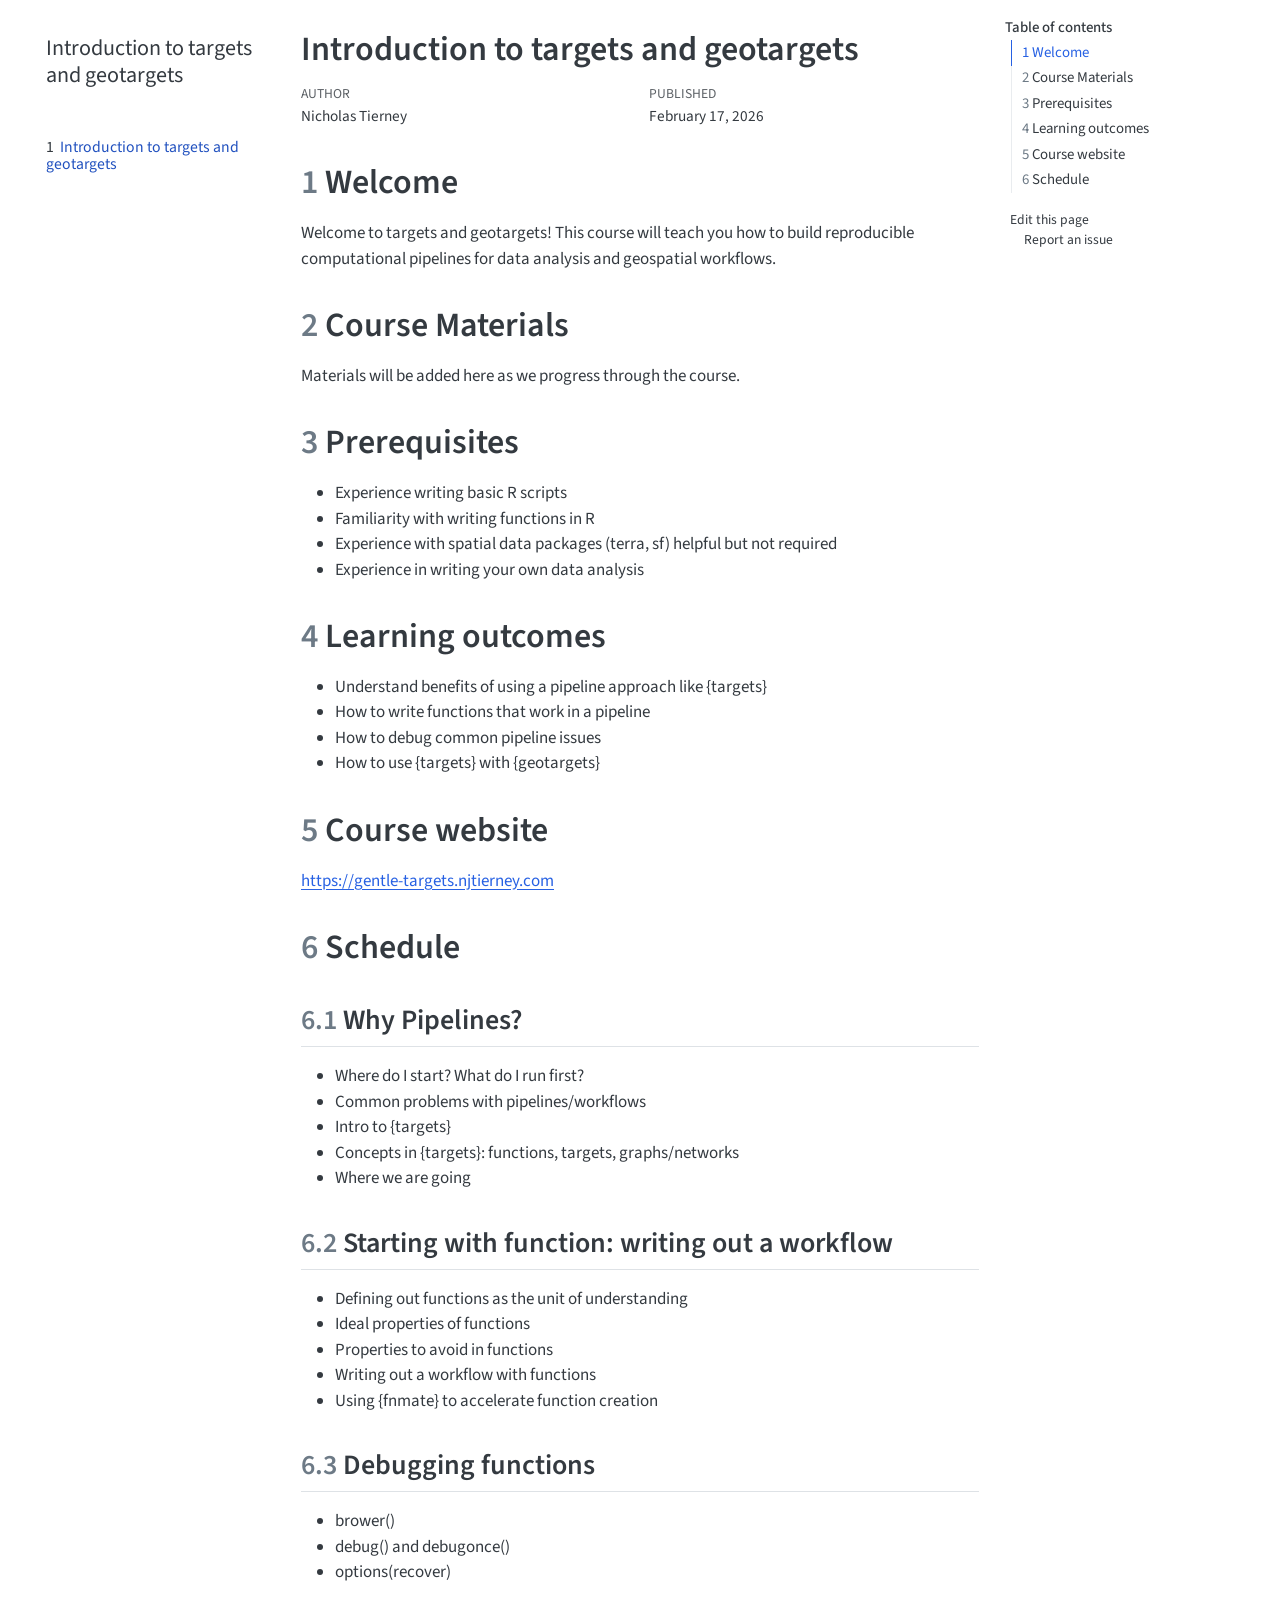
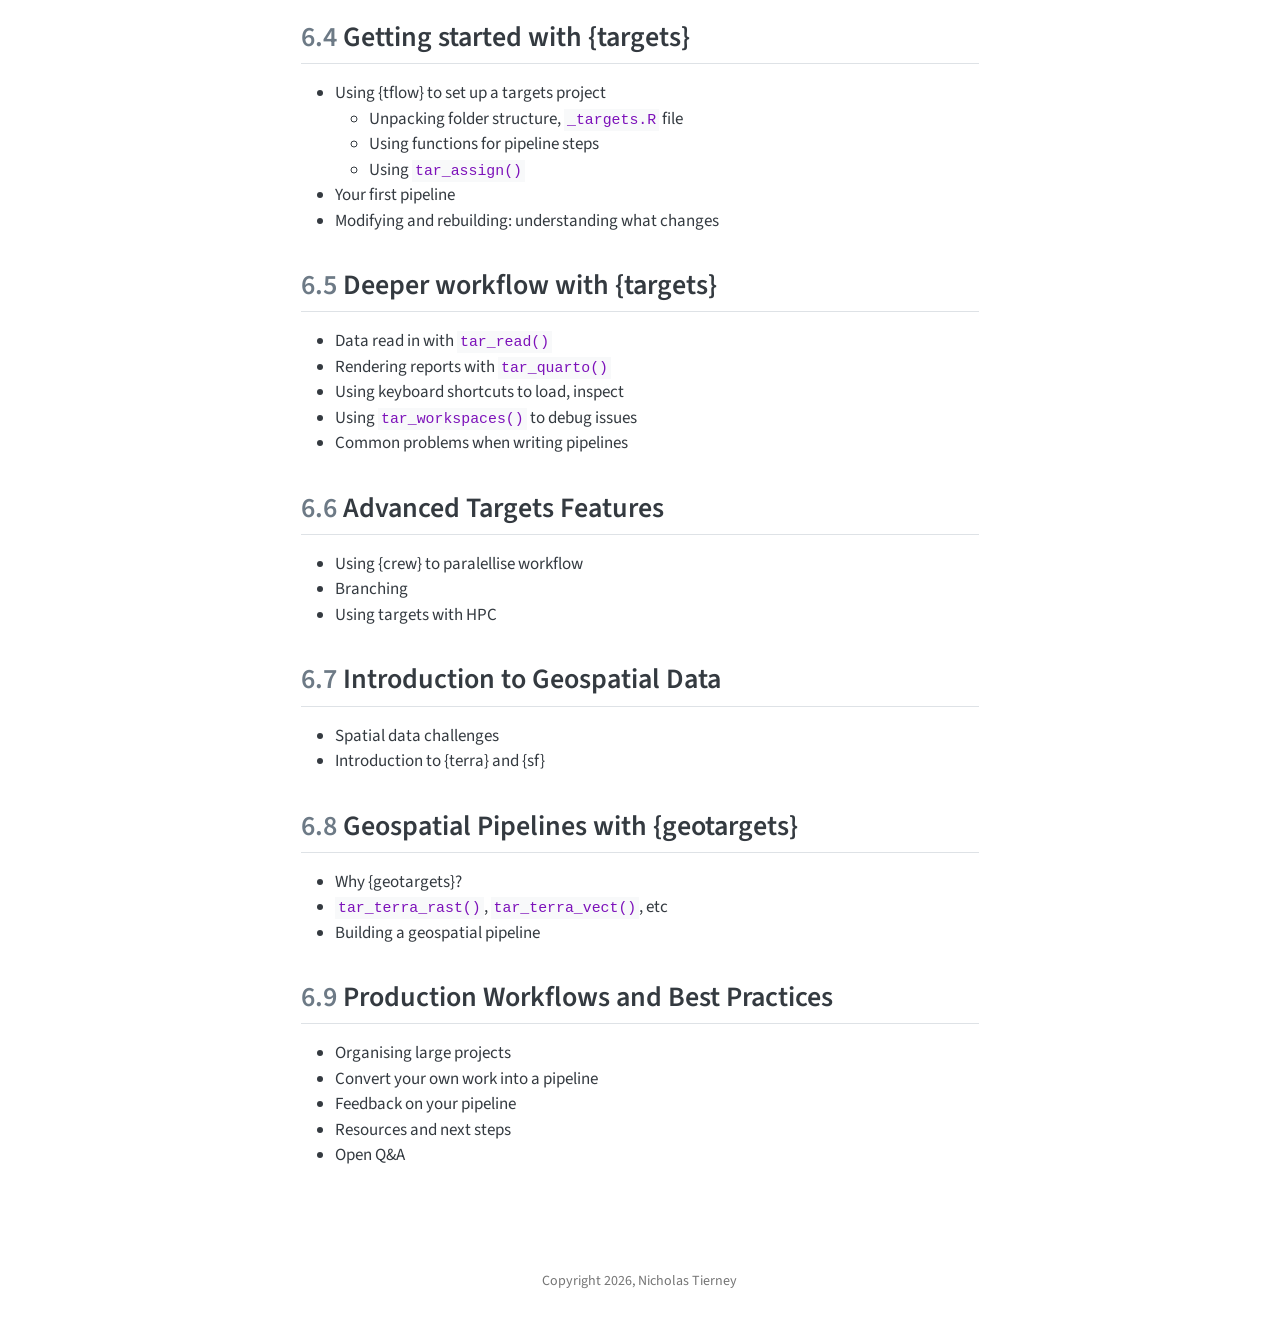
==== index.html @ 9e122fd4 "Built site for gh-pages" ====
<!DOCTYPE html>
<html xmlns="http://www.w3.org/1999/xhtml" lang="en" xml:lang="en"><head>

<meta charset="utf-8">
<meta name="generator" content="quarto-1.7.31">

<meta name="viewport" content="width=device-width, initial-scale=1.0, user-scalable=yes">

<meta name="author" content="Nicholas Tierney">
<meta name="dcterms.date" content="2026-02-17">

<title>Introduction to targets and geotargets</title>
<style>
code{white-space: pre-wrap;}
span.smallcaps{font-variant: small-caps;}
div.columns{display: flex; gap: min(4vw, 1.5em);}
div.column{flex: auto; overflow-x: auto;}
div.hanging-indent{margin-left: 1.5em; text-indent: -1.5em;}
ul.task-list{list-style: none;}
ul.task-list li input[type="checkbox"] {
  width: 0.8em;
  margin: 0 0.8em 0.2em -1em; /* quarto-specific, see https://github.com/quarto-dev/quarto-cli/issues/4556 */ 
  vertical-align: middle;
}
</style>


<script src="site_libs/quarto-nav/quarto-nav.js"></script>
<script src="site_libs/quarto-nav/headroom.min.js"></script>
<script src="site_libs/clipboard/clipboard.min.js"></script>
<script src="site_libs/quarto-search/autocomplete.umd.js"></script>
<script src="site_libs/quarto-search/fuse.min.js"></script>
<script src="site_libs/quarto-search/quarto-search.js"></script>
<meta name="quarto:offset" content="./">
<script src="site_libs/quarto-html/quarto.js" type="module"></script>
<script src="site_libs/quarto-html/tabsets/tabsets.js" type="module"></script>
<script src="site_libs/quarto-html/popper.min.js"></script>
<script src="site_libs/quarto-html/tippy.umd.min.js"></script>
<script src="site_libs/quarto-html/anchor.min.js"></script>
<link href="site_libs/quarto-html/tippy.css" rel="stylesheet">
<link href="site_libs/quarto-html/quarto-syntax-highlighting-e1a5c8363afafaef2c763b6775fbf3ca.css" rel="stylesheet" id="quarto-text-highlighting-styles">
<script src="site_libs/bootstrap/bootstrap.min.js"></script>
<link href="site_libs/bootstrap/bootstrap-icons.css" rel="stylesheet">
<link href="site_libs/bootstrap/bootstrap-1e81d527365e20b3495763033adbcf98.min.css" rel="stylesheet" append-hash="true" id="quarto-bootstrap" data-mode="light">
<script id="quarto-search-options" type="application/json">{
  "location": "sidebar",
  "copy-button": false,
  "collapse-after": 3,
  "panel-placement": "start",
  "type": "textbox",
  "limit": 50,
  "keyboard-shortcut": [
    "f",
    "/",
    "s"
  ],
  "show-item-context": false,
  "language": {
    "search-no-results-text": "No results",
    "search-matching-documents-text": "matching documents",
    "search-copy-link-title": "Copy link to search",
    "search-hide-matches-text": "Hide additional matches",
    "search-more-match-text": "more match in this document",
    "search-more-matches-text": "more matches in this document",
    "search-clear-button-title": "Clear",
    "search-text-placeholder": "",
    "search-detached-cancel-button-title": "Cancel",
    "search-submit-button-title": "Submit",
    "search-label": "Search"
  }
}</script>


</head>

<body class="nav-sidebar floating quarto-light">

<div id="quarto-search-results"></div>
  <header id="quarto-header" class="headroom fixed-top">
  <nav class="quarto-secondary-nav">
    <div class="container-fluid d-flex">
      <button type="button" class="quarto-btn-toggle btn" data-bs-toggle="collapse" role="button" data-bs-target=".quarto-sidebar-collapse-item" aria-controls="quarto-sidebar" aria-expanded="false" aria-label="Toggle sidebar navigation" onclick="if (window.quartoToggleHeadroom) { window.quartoToggleHeadroom(); }">
        <i class="bi bi-layout-text-sidebar-reverse"></i>
      </button>
        <nav class="quarto-page-breadcrumbs" aria-label="breadcrumb"><ol class="breadcrumb"><li class="breadcrumb-item"><a href="./index.html"><span class="chapter-number">1</span>&nbsp; <span class="chapter-title">Introduction to targets and geotargets</span></a></li></ol></nav>
        <a class="flex-grow-1" role="navigation" data-bs-toggle="collapse" data-bs-target=".quarto-sidebar-collapse-item" aria-controls="quarto-sidebar" aria-expanded="false" aria-label="Toggle sidebar navigation" onclick="if (window.quartoToggleHeadroom) { window.quartoToggleHeadroom(); }">      
        </a>
      <button type="button" class="btn quarto-search-button" aria-label="Search" onclick="window.quartoOpenSearch();">
        <i class="bi bi-search"></i>
      </button>
    </div>
  </nav>
</header>
<!-- content -->
<div id="quarto-content" class="quarto-container page-columns page-rows-contents page-layout-article">
<!-- sidebar -->
  <nav id="quarto-sidebar" class="sidebar collapse collapse-horizontal quarto-sidebar-collapse-item sidebar-navigation floating overflow-auto">
    <div class="pt-lg-2 mt-2 text-left sidebar-header">
    <div class="sidebar-title mb-0 py-0">
      <a href="./">Introduction to targets and geotargets</a> 
        <div class="sidebar-tools-main">
    <a href="https://https://github.com/njtierney/gentletargets" title="Source Code" class="quarto-navigation-tool px-1" aria-label="Source Code"><i class="bi bi-github"></i></a>
</div>
    </div>
      </div>
        <div class="mt-2 flex-shrink-0 align-items-center">
        <div class="sidebar-search">
        <div id="quarto-search" class="" title="Search"></div>
        </div>
        </div>
    <div class="sidebar-menu-container"> 
    <ul class="list-unstyled mt-1">
        <li class="sidebar-item">
  <div class="sidebar-item-container"> 
  <a href="./index.html" class="sidebar-item-text sidebar-link active">
 <span class="menu-text"><span class="chapter-number">1</span>&nbsp; <span class="chapter-title">Introduction to targets and geotargets</span></span></a>
  </div>
</li>
    </ul>
    </div>
</nav>
<div id="quarto-sidebar-glass" class="quarto-sidebar-collapse-item" data-bs-toggle="collapse" data-bs-target=".quarto-sidebar-collapse-item"></div>
<!-- margin-sidebar -->
    <div id="quarto-margin-sidebar" class="sidebar margin-sidebar">
        <nav id="TOC" role="doc-toc" class="toc-active">
    <h2 id="toc-title">Table of contents</h2>
   
  <ul>
  <li><a href="#welcome" id="toc-welcome" class="nav-link active" data-scroll-target="#welcome"><span class="header-section-number">1</span> Welcome</a></li>
  <li><a href="#course-materials" id="toc-course-materials" class="nav-link" data-scroll-target="#course-materials"><span class="header-section-number">2</span> Course Materials</a></li>
  <li><a href="#prerequisites" id="toc-prerequisites" class="nav-link" data-scroll-target="#prerequisites"><span class="header-section-number">3</span> Prerequisites</a></li>
  <li><a href="#learning-outcomes" id="toc-learning-outcomes" class="nav-link" data-scroll-target="#learning-outcomes"><span class="header-section-number">4</span> Learning outcomes</a></li>
  <li><a href="#course-website" id="toc-course-website" class="nav-link" data-scroll-target="#course-website"><span class="header-section-number">5</span> Course website</a></li>
  <li><a href="#schedule" id="toc-schedule" class="nav-link" data-scroll-target="#schedule"><span class="header-section-number">6</span> Schedule</a>
  <ul class="collapse">
  <li><a href="#why-pipelines" id="toc-why-pipelines" class="nav-link" data-scroll-target="#why-pipelines"><span class="header-section-number">6.1</span> Why Pipelines?</a></li>
  <li><a href="#starting-with-function-writing-out-a-workflow" id="toc-starting-with-function-writing-out-a-workflow" class="nav-link" data-scroll-target="#starting-with-function-writing-out-a-workflow"><span class="header-section-number">6.2</span> Starting with function: writing out a workflow</a></li>
  <li><a href="#debugging-functions" id="toc-debugging-functions" class="nav-link" data-scroll-target="#debugging-functions"><span class="header-section-number">6.3</span> Debugging functions</a></li>
  <li><a href="#getting-started-with-targets" id="toc-getting-started-with-targets" class="nav-link" data-scroll-target="#getting-started-with-targets"><span class="header-section-number">6.4</span> Getting started with {targets}</a></li>
  <li><a href="#deeper-workflow-with-targets" id="toc-deeper-workflow-with-targets" class="nav-link" data-scroll-target="#deeper-workflow-with-targets"><span class="header-section-number">6.5</span> Deeper workflow with {targets}</a></li>
  <li><a href="#advanced-targets-features" id="toc-advanced-targets-features" class="nav-link" data-scroll-target="#advanced-targets-features"><span class="header-section-number">6.6</span> Advanced Targets Features</a></li>
  <li><a href="#introduction-to-geospatial-data" id="toc-introduction-to-geospatial-data" class="nav-link" data-scroll-target="#introduction-to-geospatial-data"><span class="header-section-number">6.7</span> Introduction to Geospatial Data</a></li>
  <li><a href="#geospatial-pipelines-with-geotargets" id="toc-geospatial-pipelines-with-geotargets" class="nav-link" data-scroll-target="#geospatial-pipelines-with-geotargets"><span class="header-section-number">6.8</span> Geospatial Pipelines with {geotargets}</a></li>
  <li><a href="#production-workflows-and-best-practices" id="toc-production-workflows-and-best-practices" class="nav-link" data-scroll-target="#production-workflows-and-best-practices"><span class="header-section-number">6.9</span> Production Workflows and Best Practices</a></li>
  </ul></li>
  </ul>
<div class="toc-actions"><ul><li><a href="https://https://github.com/njtierney/gentletargets/edit/main/index.qmd" class="toc-action"><i class="bi bi-github"></i>Edit this page</a></li><li><a href="https://https://github.com/njtierney/gentletargets/issues/new" class="toc-action"><i class="bi empty"></i>Report an issue</a></li></ul></div></nav>
    </div>
<!-- main -->
<main class="content" id="quarto-document-content">

<header id="title-block-header" class="quarto-title-block default">
<div class="quarto-title">
<h1 class="title">Introduction to targets and geotargets</h1>
</div>



<div class="quarto-title-meta">

    <div>
    <div class="quarto-title-meta-heading">Author</div>
    <div class="quarto-title-meta-contents">
             <p>Nicholas Tierney </p>
          </div>
  </div>
    
    <div>
    <div class="quarto-title-meta-heading">Published</div>
    <div class="quarto-title-meta-contents">
      <p class="date">February 17, 2026</p>
    </div>
  </div>
  
    
  </div>
  


</header>


<section id="welcome" class="level1" data-number="1">
<h1 data-number="1"><span class="header-section-number">1</span> Welcome</h1>
<p>Welcome to targets and geotargets! This course will teach you how to build reproducible computational pipelines for data analysis and geospatial workflows.</p>
</section>
<section id="course-materials" class="level1" data-number="2">
<h1 data-number="2"><span class="header-section-number">2</span> Course Materials</h1>
<p>Materials will be added here as we progress through the course.</p>
</section>
<section id="prerequisites" class="level1" data-number="3">
<h1 data-number="3"><span class="header-section-number">3</span> Prerequisites</h1>
<ul>
<li>Experience writing basic R scripts</li>
<li>Familiarity with writing functions in R</li>
<li>Experience with spatial data packages (terra, sf) helpful but not required</li>
<li>Experience in writing your own data analysis</li>
</ul>
</section>
<section id="learning-outcomes" class="level1" data-number="4">
<h1 data-number="4"><span class="header-section-number">4</span> Learning outcomes</h1>
<ul>
<li>Understand benefits of using a pipeline approach like {targets}</li>
<li>How to write functions that work in a pipeline</li>
<li>How to debug common pipeline issues</li>
<li>How to use {targets} with {geotargets}</li>
</ul>
</section>
<section id="course-website" class="level1" data-number="5">
<h1 data-number="5"><span class="header-section-number">5</span> Course website</h1>
<p><a href="https://gentle-targets.njtierney.com" class="uri">https://gentle-targets.njtierney.com</a></p>
</section>
<section id="schedule" class="level1" data-number="6">
<h1 data-number="6"><span class="header-section-number">6</span> Schedule</h1>
<section id="why-pipelines" class="level2" data-number="6.1">
<h2 data-number="6.1" class="anchored" data-anchor-id="why-pipelines"><span class="header-section-number">6.1</span> Why Pipelines?</h2>
<ul>
<li>Where do I start? What do I run first?</li>
<li>Common problems with pipelines/workflows</li>
<li>Intro to {targets}</li>
<li>Concepts in {targets}: functions, targets, graphs/networks</li>
<li>Where we are going</li>
</ul>
</section>
<section id="starting-with-function-writing-out-a-workflow" class="level2" data-number="6.2">
<h2 data-number="6.2" class="anchored" data-anchor-id="starting-with-function-writing-out-a-workflow"><span class="header-section-number">6.2</span> Starting with function: writing out a workflow</h2>
<ul>
<li>Defining out functions as the unit of understanding</li>
<li>Ideal properties of functions</li>
<li>Properties to avoid in functions</li>
<li>Writing out a workflow with functions</li>
<li>Using {fnmate} to accelerate function creation</li>
</ul>
</section>
<section id="debugging-functions" class="level2" data-number="6.3">
<h2 data-number="6.3" class="anchored" data-anchor-id="debugging-functions"><span class="header-section-number">6.3</span> Debugging functions</h2>
<ul>
<li>brower()</li>
<li>debug() and debugonce()</li>
<li>options(recover)</li>
</ul>
</section>
<section id="getting-started-with-targets" class="level2" data-number="6.4">
<h2 data-number="6.4" class="anchored" data-anchor-id="getting-started-with-targets"><span class="header-section-number">6.4</span> Getting started with {targets}</h2>
<ul>
<li>Using {tflow} to set up a targets project
<ul>
<li>Unpacking folder structure, <code>_targets.R</code> file</li>
<li>Using functions for pipeline steps</li>
<li>Using <code>tar_assign()</code></li>
</ul></li>
<li>Your first pipeline</li>
<li>Modifying and rebuilding: understanding what changes</li>
</ul>
</section>
<section id="deeper-workflow-with-targets" class="level2" data-number="6.5">
<h2 data-number="6.5" class="anchored" data-anchor-id="deeper-workflow-with-targets"><span class="header-section-number">6.5</span> Deeper workflow with {targets}</h2>
<ul>
<li>Data read in with <code>tar_read()</code></li>
<li>Rendering reports with <code>tar_quarto()</code></li>
<li>Using keyboard shortcuts to load, inspect</li>
<li>Using <code>tar_workspaces()</code> to debug issues</li>
<li>Common problems when writing pipelines</li>
</ul>
</section>
<section id="advanced-targets-features" class="level2" data-number="6.6">
<h2 data-number="6.6" class="anchored" data-anchor-id="advanced-targets-features"><span class="header-section-number">6.6</span> Advanced Targets Features</h2>
<ul>
<li>Using {crew} to paralellise workflow</li>
<li>Branching</li>
<li>Using targets with HPC</li>
</ul>
</section>
<section id="introduction-to-geospatial-data" class="level2" data-number="6.7">
<h2 data-number="6.7" class="anchored" data-anchor-id="introduction-to-geospatial-data"><span class="header-section-number">6.7</span> Introduction to Geospatial Data</h2>
<ul>
<li>Spatial data challenges</li>
<li>Introduction to {terra} and {sf}</li>
</ul>
</section>
<section id="geospatial-pipelines-with-geotargets" class="level2" data-number="6.8">
<h2 data-number="6.8" class="anchored" data-anchor-id="geospatial-pipelines-with-geotargets"><span class="header-section-number">6.8</span> Geospatial Pipelines with {geotargets}</h2>
<ul>
<li>Why {geotargets}?</li>
<li><code>tar_terra_rast()</code>, <code>tar_terra_vect()</code>, etc</li>
<li>Building a geospatial pipeline</li>
</ul>
</section>
<section id="production-workflows-and-best-practices" class="level2" data-number="6.9">
<h2 data-number="6.9" class="anchored" data-anchor-id="production-workflows-and-best-practices"><span class="header-section-number">6.9</span> Production Workflows and Best Practices</h2>
<ul>
<li>Organising large projects</li>
<li>Convert your own work into a pipeline</li>
<li>Feedback on your pipeline</li>
<li>Resources and next steps</li>
<li>Open Q&amp;A</li>
</ul>


</section>
</section>

</main> <!-- /main -->
<script id="quarto-html-after-body" type="application/javascript">
  window.document.addEventListener("DOMContentLoaded", function (event) {
    const icon = "";
    const anchorJS = new window.AnchorJS();
    anchorJS.options = {
      placement: 'right',
      icon: icon
    };
    anchorJS.add('.anchored');
    const isCodeAnnotation = (el) => {
      for (const clz of el.classList) {
        if (clz.startsWith('code-annotation-')) {                     
          return true;
        }
      }
      return false;
    }
    const onCopySuccess = function(e) {
      // button target
      const button = e.trigger;
      // don't keep focus
      button.blur();
      // flash "checked"
      button.classList.add('code-copy-button-checked');
      var currentTitle = button.getAttribute("title");
      button.setAttribute("title", "Copied!");
      let tooltip;
      if (window.bootstrap) {
        button.setAttribute("data-bs-toggle", "tooltip");
        button.setAttribute("data-bs-placement", "left");
        button.setAttribute("data-bs-title", "Copied!");
        tooltip = new bootstrap.Tooltip(button, 
          { trigger: "manual", 
            customClass: "code-copy-button-tooltip",
            offset: [0, -8]});
        tooltip.show();    
      }
      setTimeout(function() {
        if (tooltip) {
          tooltip.hide();
          button.removeAttribute("data-bs-title");
          button.removeAttribute("data-bs-toggle");
          button.removeAttribute("data-bs-placement");
        }
        button.setAttribute("title", currentTitle);
        button.classList.remove('code-copy-button-checked');
      }, 1000);
      // clear code selection
      e.clearSelection();
    }
    const getTextToCopy = function(trigger) {
        const codeEl = trigger.previousElementSibling.cloneNode(true);
        for (const childEl of codeEl.children) {
          if (isCodeAnnotation(childEl)) {
            childEl.remove();
          }
        }
        return codeEl.innerText;
    }
    const clipboard = new window.ClipboardJS('.code-copy-button:not([data-in-quarto-modal])', {
      text: getTextToCopy
    });
    clipboard.on('success', onCopySuccess);
    if (window.document.getElementById('quarto-embedded-source-code-modal')) {
      const clipboardModal = new window.ClipboardJS('.code-copy-button[data-in-quarto-modal]', {
        text: getTextToCopy,
        container: window.document.getElementById('quarto-embedded-source-code-modal')
      });
      clipboardModal.on('success', onCopySuccess);
    }
      var localhostRegex = new RegExp(/^(?:http|https):\/\/localhost\:?[0-9]*\//);
      var mailtoRegex = new RegExp(/^mailto:/);
        var filterRegex = new RegExp("https:\/\/gentle-targets\.njtierney\.com");
      var isInternal = (href) => {
          return filterRegex.test(href) || localhostRegex.test(href) || mailtoRegex.test(href);
      }
      // Inspect non-navigation links and adorn them if external
     var links = window.document.querySelectorAll('a[href]:not(.nav-link):not(.navbar-brand):not(.toc-action):not(.sidebar-link):not(.sidebar-item-toggle):not(.pagination-link):not(.no-external):not([aria-hidden]):not(.dropdown-item):not(.quarto-navigation-tool):not(.about-link)');
      for (var i=0; i<links.length; i++) {
        const link = links[i];
        if (!isInternal(link.href)) {
          // undo the damage that might have been done by quarto-nav.js in the case of
          // links that we want to consider external
          if (link.dataset.originalHref !== undefined) {
            link.href = link.dataset.originalHref;
          }
        }
      }
    function tippyHover(el, contentFn, onTriggerFn, onUntriggerFn) {
      const config = {
        allowHTML: true,
        maxWidth: 500,
        delay: 100,
        arrow: false,
        appendTo: function(el) {
            return el.parentElement;
        },
        interactive: true,
        interactiveBorder: 10,
        theme: 'quarto',
        placement: 'bottom-start',
      };
      if (contentFn) {
        config.content = contentFn;
      }
      if (onTriggerFn) {
        config.onTrigger = onTriggerFn;
      }
      if (onUntriggerFn) {
        config.onUntrigger = onUntriggerFn;
      }
      window.tippy(el, config); 
    }
    const noterefs = window.document.querySelectorAll('a[role="doc-noteref"]');
    for (var i=0; i<noterefs.length; i++) {
      const ref = noterefs[i];
      tippyHover(ref, function() {
        // use id or data attribute instead here
        let href = ref.getAttribute('data-footnote-href') || ref.getAttribute('href');
        try { href = new URL(href).hash; } catch {}
        const id = href.replace(/^#\/?/, "");
        const note = window.document.getElementById(id);
        if (note) {
          return note.innerHTML;
        } else {
          return "";
        }
      });
    }
    const xrefs = window.document.querySelectorAll('a.quarto-xref');
    const processXRef = (id, note) => {
      // Strip column container classes
      const stripColumnClz = (el) => {
        el.classList.remove("page-full", "page-columns");
        if (el.children) {
          for (const child of el.children) {
            stripColumnClz(child);
          }
        }
      }
      stripColumnClz(note)
      if (id === null || id.startsWith('sec-')) {
        // Special case sections, only their first couple elements
        const container = document.createElement("div");
        if (note.children && note.children.length > 2) {
          container.appendChild(note.children[0].cloneNode(true));
          for (let i = 1; i < note.children.length; i++) {
            const child = note.children[i];
            if (child.tagName === "P" && child.innerText === "") {
              continue;
            } else {
              container.appendChild(child.cloneNode(true));
              break;
            }
          }
          if (window.Quarto?.typesetMath) {
            window.Quarto.typesetMath(container);
          }
          return container.innerHTML
        } else {
          if (window.Quarto?.typesetMath) {
            window.Quarto.typesetMath(note);
          }
          return note.innerHTML;
        }
      } else {
        // Remove any anchor links if they are present
        const anchorLink = note.querySelector('a.anchorjs-link');
        if (anchorLink) {
          anchorLink.remove();
        }
        if (window.Quarto?.typesetMath) {
          window.Quarto.typesetMath(note);
        }
        if (note.classList.contains("callout")) {
          return note.outerHTML;
        } else {
          return note.innerHTML;
        }
      }
    }
    for (var i=0; i<xrefs.length; i++) {
      const xref = xrefs[i];
      tippyHover(xref, undefined, function(instance) {
        instance.disable();
        let url = xref.getAttribute('href');
        let hash = undefined; 
        if (url.startsWith('#')) {
          hash = url;
        } else {
          try { hash = new URL(url).hash; } catch {}
        }
        if (hash) {
          const id = hash.replace(/^#\/?/, "");
          const note = window.document.getElementById(id);
          if (note !== null) {
            try {
              const html = processXRef(id, note.cloneNode(true));
              instance.setContent(html);
            } finally {
              instance.enable();
              instance.show();
            }
          } else {
            // See if we can fetch this
            fetch(url.split('#')[0])
            .then(res => res.text())
            .then(html => {
              const parser = new DOMParser();
              const htmlDoc = parser.parseFromString(html, "text/html");
              const note = htmlDoc.getElementById(id);
              if (note !== null) {
                const html = processXRef(id, note);
                instance.setContent(html);
              } 
            }).finally(() => {
              instance.enable();
              instance.show();
            });
          }
        } else {
          // See if we can fetch a full url (with no hash to target)
          // This is a special case and we should probably do some content thinning / targeting
          fetch(url)
          .then(res => res.text())
          .then(html => {
            const parser = new DOMParser();
            const htmlDoc = parser.parseFromString(html, "text/html");
            const note = htmlDoc.querySelector('main.content');
            if (note !== null) {
              // This should only happen for chapter cross references
              // (since there is no id in the URL)
              // remove the first header
              if (note.children.length > 0 && note.children[0].tagName === "HEADER") {
                note.children[0].remove();
              }
              const html = processXRef(null, note);
              instance.setContent(html);
            } 
          }).finally(() => {
            instance.enable();
            instance.show();
          });
        }
      }, function(instance) {
      });
    }
        let selectedAnnoteEl;
        const selectorForAnnotation = ( cell, annotation) => {
          let cellAttr = 'data-code-cell="' + cell + '"';
          let lineAttr = 'data-code-annotation="' +  annotation + '"';
          const selector = 'span[' + cellAttr + '][' + lineAttr + ']';
          return selector;
        }
        const selectCodeLines = (annoteEl) => {
          const doc = window.document;
          const targetCell = annoteEl.getAttribute("data-target-cell");
          const targetAnnotation = annoteEl.getAttribute("data-target-annotation");
          const annoteSpan = window.document.querySelector(selectorForAnnotation(targetCell, targetAnnotation));
          const lines = annoteSpan.getAttribute("data-code-lines").split(",");
          const lineIds = lines.map((line) => {
            return targetCell + "-" + line;
          })
          let top = null;
          let height = null;
          let parent = null;
          if (lineIds.length > 0) {
              //compute the position of the single el (top and bottom and make a div)
              const el = window.document.getElementById(lineIds[0]);
              top = el.offsetTop;
              height = el.offsetHeight;
              parent = el.parentElement.parentElement;
            if (lineIds.length > 1) {
              const lastEl = window.document.getElementById(lineIds[lineIds.length - 1]);
              const bottom = lastEl.offsetTop + lastEl.offsetHeight;
              height = bottom - top;
            }
            if (top !== null && height !== null && parent !== null) {
              // cook up a div (if necessary) and position it 
              let div = window.document.getElementById("code-annotation-line-highlight");
              if (div === null) {
                div = window.document.createElement("div");
                div.setAttribute("id", "code-annotation-line-highlight");
                div.style.position = 'absolute';
                parent.appendChild(div);
              }
              div.style.top = top - 2 + "px";
              div.style.height = height + 4 + "px";
              div.style.left = 0;
              let gutterDiv = window.document.getElementById("code-annotation-line-highlight-gutter");
              if (gutterDiv === null) {
                gutterDiv = window.document.createElement("div");
                gutterDiv.setAttribute("id", "code-annotation-line-highlight-gutter");
                gutterDiv.style.position = 'absolute';
                const codeCell = window.document.getElementById(targetCell);
                const gutter = codeCell.querySelector('.code-annotation-gutter');
                gutter.appendChild(gutterDiv);
              }
              gutterDiv.style.top = top - 2 + "px";
              gutterDiv.style.height = height + 4 + "px";
            }
            selectedAnnoteEl = annoteEl;
          }
        };
        const unselectCodeLines = () => {
          const elementsIds = ["code-annotation-line-highlight", "code-annotation-line-highlight-gutter"];
          elementsIds.forEach((elId) => {
            const div = window.document.getElementById(elId);
            if (div) {
              div.remove();
            }
          });
          selectedAnnoteEl = undefined;
        };
          // Handle positioning of the toggle
      window.addEventListener(
        "resize",
        throttle(() => {
          elRect = undefined;
          if (selectedAnnoteEl) {
            selectCodeLines(selectedAnnoteEl);
          }
        }, 10)
      );
      function throttle(fn, ms) {
      let throttle = false;
      let timer;
        return (...args) => {
          if(!throttle) { // first call gets through
              fn.apply(this, args);
              throttle = true;
          } else { // all the others get throttled
              if(timer) clearTimeout(timer); // cancel #2
              timer = setTimeout(() => {
                fn.apply(this, args);
                timer = throttle = false;
              }, ms);
          }
        };
      }
        // Attach click handler to the DT
        const annoteDls = window.document.querySelectorAll('dt[data-target-cell]');
        for (const annoteDlNode of annoteDls) {
          annoteDlNode.addEventListener('click', (event) => {
            const clickedEl = event.target;
            if (clickedEl !== selectedAnnoteEl) {
              unselectCodeLines();
              const activeEl = window.document.querySelector('dt[data-target-cell].code-annotation-active');
              if (activeEl) {
                activeEl.classList.remove('code-annotation-active');
              }
              selectCodeLines(clickedEl);
              clickedEl.classList.add('code-annotation-active');
            } else {
              // Unselect the line
              unselectCodeLines();
              clickedEl.classList.remove('code-annotation-active');
            }
          });
        }
    const findCites = (el) => {
      const parentEl = el.parentElement;
      if (parentEl) {
        const cites = parentEl.dataset.cites;
        if (cites) {
          return {
            el,
            cites: cites.split(' ')
          };
        } else {
          return findCites(el.parentElement)
        }
      } else {
        return undefined;
      }
    };
    var bibliorefs = window.document.querySelectorAll('a[role="doc-biblioref"]');
    for (var i=0; i<bibliorefs.length; i++) {
      const ref = bibliorefs[i];
      const citeInfo = findCites(ref);
      if (citeInfo) {
        tippyHover(citeInfo.el, function() {
          var popup = window.document.createElement('div');
          citeInfo.cites.forEach(function(cite) {
            var citeDiv = window.document.createElement('div');
            citeDiv.classList.add('hanging-indent');
            citeDiv.classList.add('csl-entry');
            var biblioDiv = window.document.getElementById('ref-' + cite);
            if (biblioDiv) {
              citeDiv.innerHTML = biblioDiv.innerHTML;
            }
            popup.appendChild(citeDiv);
          });
          return popup.innerHTML;
        });
      }
    }
  });
  </script>
</div> <!-- /content -->
<footer class="footer">
  <div class="nav-footer">
    <div class="nav-footer-left">
      &nbsp;
    </div>   
    <div class="nav-footer-center">
<p>Copyright 2026, Nicholas Tierney</p>
<div class="toc-actions d-sm-block d-md-none"><ul><li><a href="https://https://github.com/njtierney/gentletargets/edit/main/index.qmd" class="toc-action"><i class="bi bi-github"></i>Edit this page</a></li><li><a href="https://https://github.com/njtierney/gentletargets/issues/new" class="toc-action"><i class="bi empty"></i>Report an issue</a></li></ul></div></div>
    <div class="nav-footer-right">
      &nbsp;
    </div>
  </div>
</footer>




</body></html>
---- site_libs/quarto-html/tippy.css ----
.tippy-box[data-animation=fade][data-state=hidden]{opacity:0}[data-tippy-root]{max-width:calc(100vw - 10px)}.tippy-box{position:relative;background-color:#333;color:#fff;border-radius:4px;font-size:14px;line-height:1.4;white-space:normal;outline:0;transition-property:transform,visibility,opacity}.tippy-box[data-placement^=top]>.tippy-arrow{bottom:0}.tippy-box[data-placement^=top]>.tippy-arrow:before{bottom:-7px;left:0;border-width:8px 8px 0;border-top-color:initial;transform-origin:center top}.tippy-box[data-placement^=bottom]>.tippy-arrow{top:0}.tippy-box[data-placement^=bottom]>.tippy-arrow:before{top:-7px;left:0;border-width:0 8px 8px;border-bottom-color:initial;transform-origin:center bottom}.tippy-box[data-placement^=left]>.tippy-arrow{right:0}.tippy-box[data-placement^=left]>.tippy-arrow:before{border-width:8px 0 8px 8px;border-left-color:initial;right:-7px;transform-origin:center left}.tippy-box[data-placement^=right]>.tippy-arrow{left:0}.tippy-box[data-placement^=right]>.tippy-arrow:before{left:-7px;border-width:8px 8px 8px 0;border-right-color:initial;transform-origin:center right}.tippy-box[data-inertia][data-state=visible]{transition-timing-function:cubic-bezier(.54,1.5,.38,1.11)}.tippy-arrow{width:16px;height:16px;color:#333}.tippy-arrow:before{content:"";position:absolute;border-color:transparent;border-style:solid}.tippy-content{position:relative;padding:5px 9px;z-index:1}
---- site_libs/quarto-html/quarto-syntax-highlighting-e1a5c8363afafaef2c763b6775fbf3ca.css ----
/* quarto syntax highlight colors */
:root {
  --quarto-hl-ot-color: #003B4F;
  --quarto-hl-at-color: #657422;
  --quarto-hl-ss-color: #20794D;
  --quarto-hl-an-color: #5E5E5E;
  --quarto-hl-fu-color: #4758AB;
  --quarto-hl-st-color: #20794D;
  --quarto-hl-cf-color: #003B4F;
  --quarto-hl-op-color: #5E5E5E;
  --quarto-hl-er-color: #AD0000;
  --quarto-hl-bn-color: #AD0000;
  --quarto-hl-al-color: #AD0000;
  --quarto-hl-va-color: #111111;
  --quarto-hl-bu-color: inherit;
  --quarto-hl-ex-color: inherit;
  --quarto-hl-pp-color: #AD0000;
  --quarto-hl-in-color: #5E5E5E;
  --quarto-hl-vs-color: #20794D;
  --quarto-hl-wa-color: #5E5E5E;
  --quarto-hl-do-color: #5E5E5E;
  --quarto-hl-im-color: #00769E;
  --quarto-hl-ch-color: #20794D;
  --quarto-hl-dt-color: #AD0000;
  --quarto-hl-fl-color: #AD0000;
  --quarto-hl-co-color: #5E5E5E;
  --quarto-hl-cv-color: #5E5E5E;
  --quarto-hl-cn-color: #8f5902;
  --quarto-hl-sc-color: #5E5E5E;
  --quarto-hl-dv-color: #AD0000;
  --quarto-hl-kw-color: #003B4F;
}

/* other quarto variables */
:root {
  --quarto-font-monospace: SFMono-Regular, Menlo, Monaco, Consolas, "Liberation Mono", "Courier New", monospace;
}

/* syntax highlight based on Pandoc's rules */
pre > code.sourceCode > span {
  color: #003B4F;
}

code.sourceCode > span {
  color: #003B4F;
}

div.sourceCode,
div.sourceCode pre.sourceCode {
  color: #003B4F;
}

/* Normal */
code span {
  color: #003B4F;
}

/* Alert */
code span.al {
  color: #AD0000;
  font-style: inherit;
}

/* Annotation */
code span.an {
  color: #5E5E5E;
  font-style: inherit;
}

/* Attribute */
code span.at {
  color: #657422;
  font-style: inherit;
}

/* BaseN */
code span.bn {
  color: #AD0000;
  font-style: inherit;
}

/* BuiltIn */
code span.bu {
  font-style: inherit;
}

/* ControlFlow */
code span.cf {
  color: #003B4F;
  font-weight: bold;
  font-style: inherit;
}

/* Char */
code span.ch {
  color: #20794D;
  font-style: inherit;
}

/* Constant */
code span.cn {
  color: #8f5902;
  font-style: inherit;
}

/* Comment */
code span.co {
  color: #5E5E5E;
  font-style: inherit;
}

/* CommentVar */
code span.cv {
  color: #5E5E5E;
  font-style: italic;
}

/* Documentation */
code span.do {
  color: #5E5E5E;
  font-style: italic;
}

/* DataType */
code span.dt {
  color: #AD0000;
  font-style: inherit;
}

/* DecVal */
code span.dv {
  color: #AD0000;
  font-style: inherit;
}

/* Error */
code span.er {
  color: #AD0000;
  font-style: inherit;
}

/* Extension */
code span.ex {
  font-style: inherit;
}

/* Float */
code span.fl {
  color: #AD0000;
  font-style: inherit;
}

/* Function */
code span.fu {
  color: #4758AB;
  font-style: inherit;
}

/* Import */
code span.im {
  color: #00769E;
  font-style: inherit;
}

/* Information */
code span.in {
  color: #5E5E5E;
  font-style: inherit;
}

/* Keyword */
code span.kw {
  color: #003B4F;
  font-weight: bold;
  font-style: inherit;
}

/* Operator */
code span.op {
  color: #5E5E5E;
  font-style: inherit;
}

/* Other */
code span.ot {
  color: #003B4F;
  font-style: inherit;
}

/* Preprocessor */
code span.pp {
  color: #AD0000;
  font-style: inherit;
}

/* SpecialChar */
code span.sc {
  color: #5E5E5E;
  font-style: inherit;
}

/* SpecialString */
code span.ss {
  color: #20794D;
  font-style: inherit;
}

/* String */
code span.st {
  color: #20794D;
  font-style: inherit;
}

/* Variable */
code span.va {
  color: #111111;
  font-style: inherit;
}

/* VerbatimString */
code span.vs {
  color: #20794D;
  font-style: inherit;
}

/* Warning */
code span.wa {
  color: #5E5E5E;
  font-style: italic;
}

.prevent-inlining {
  content: "</";
}

/*# sourceMappingURL=c735b2cac6c846c1abc72f5ce1520814.css.map */
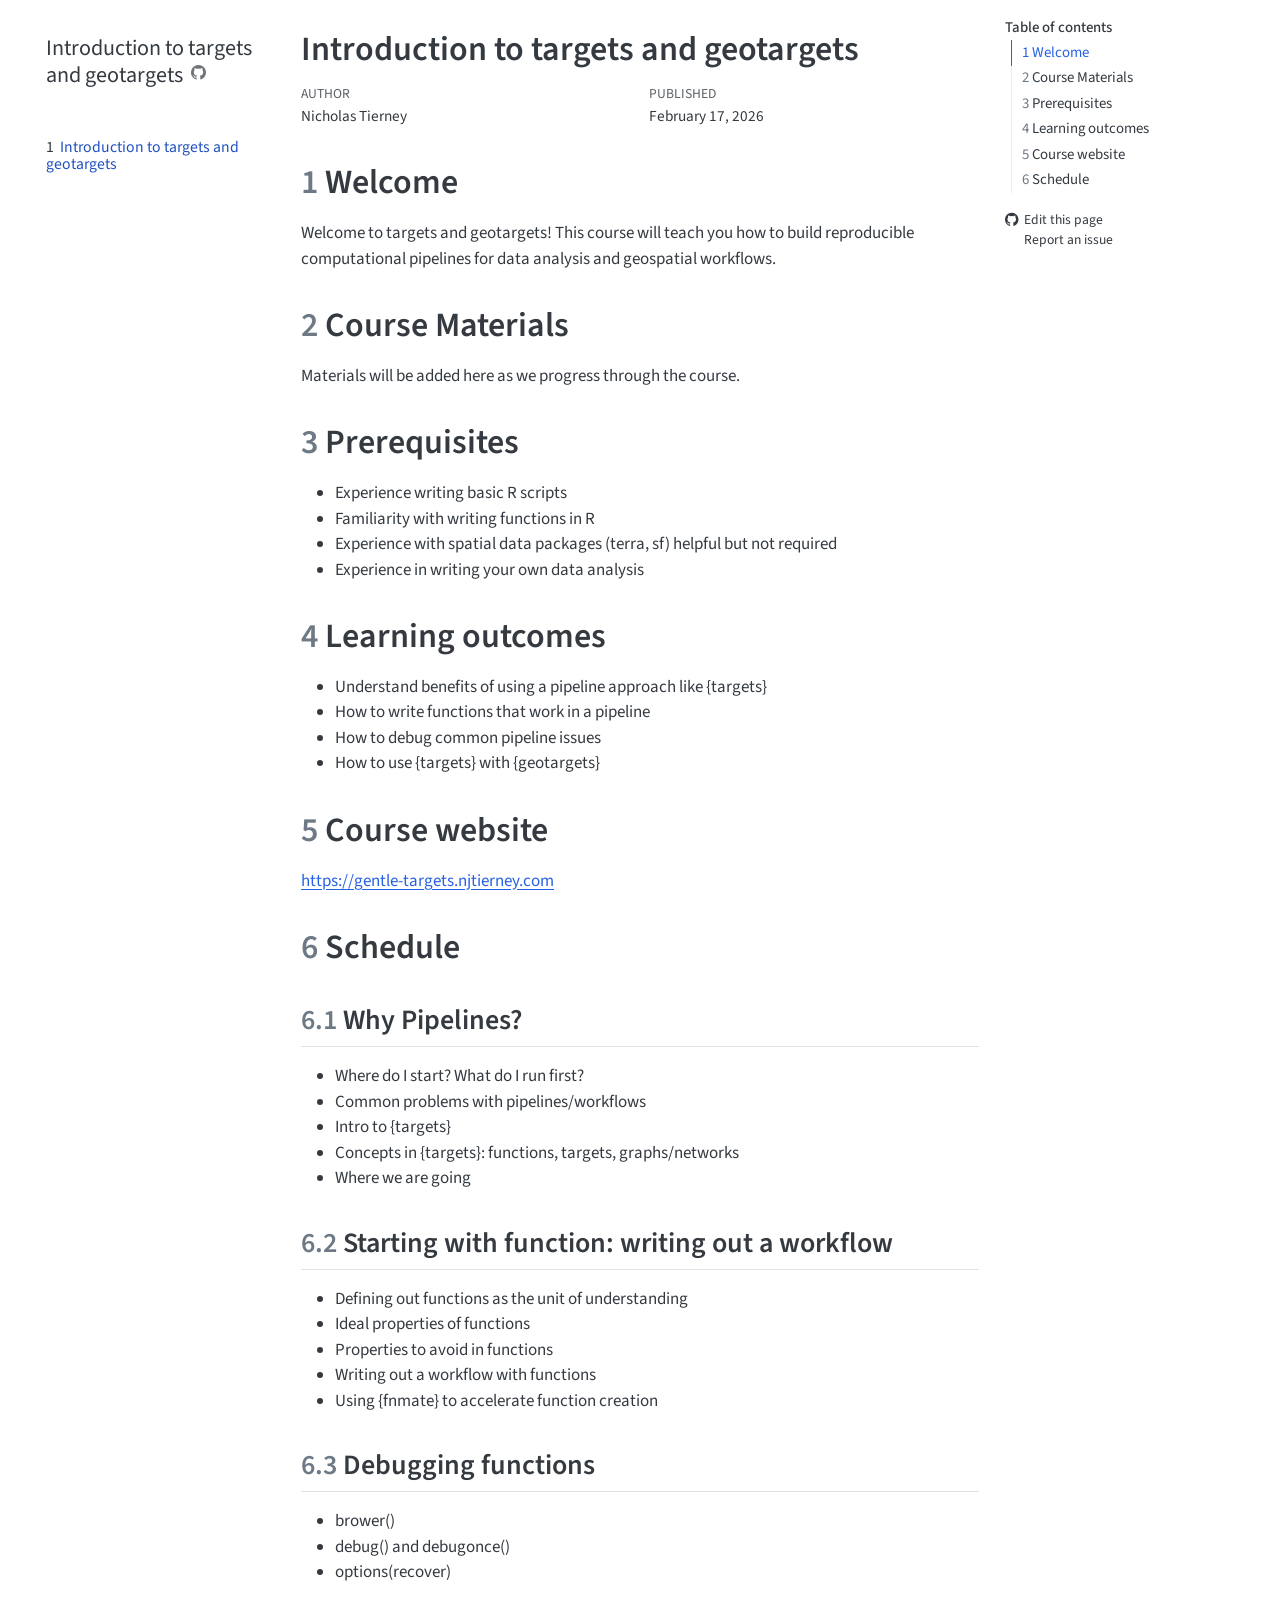
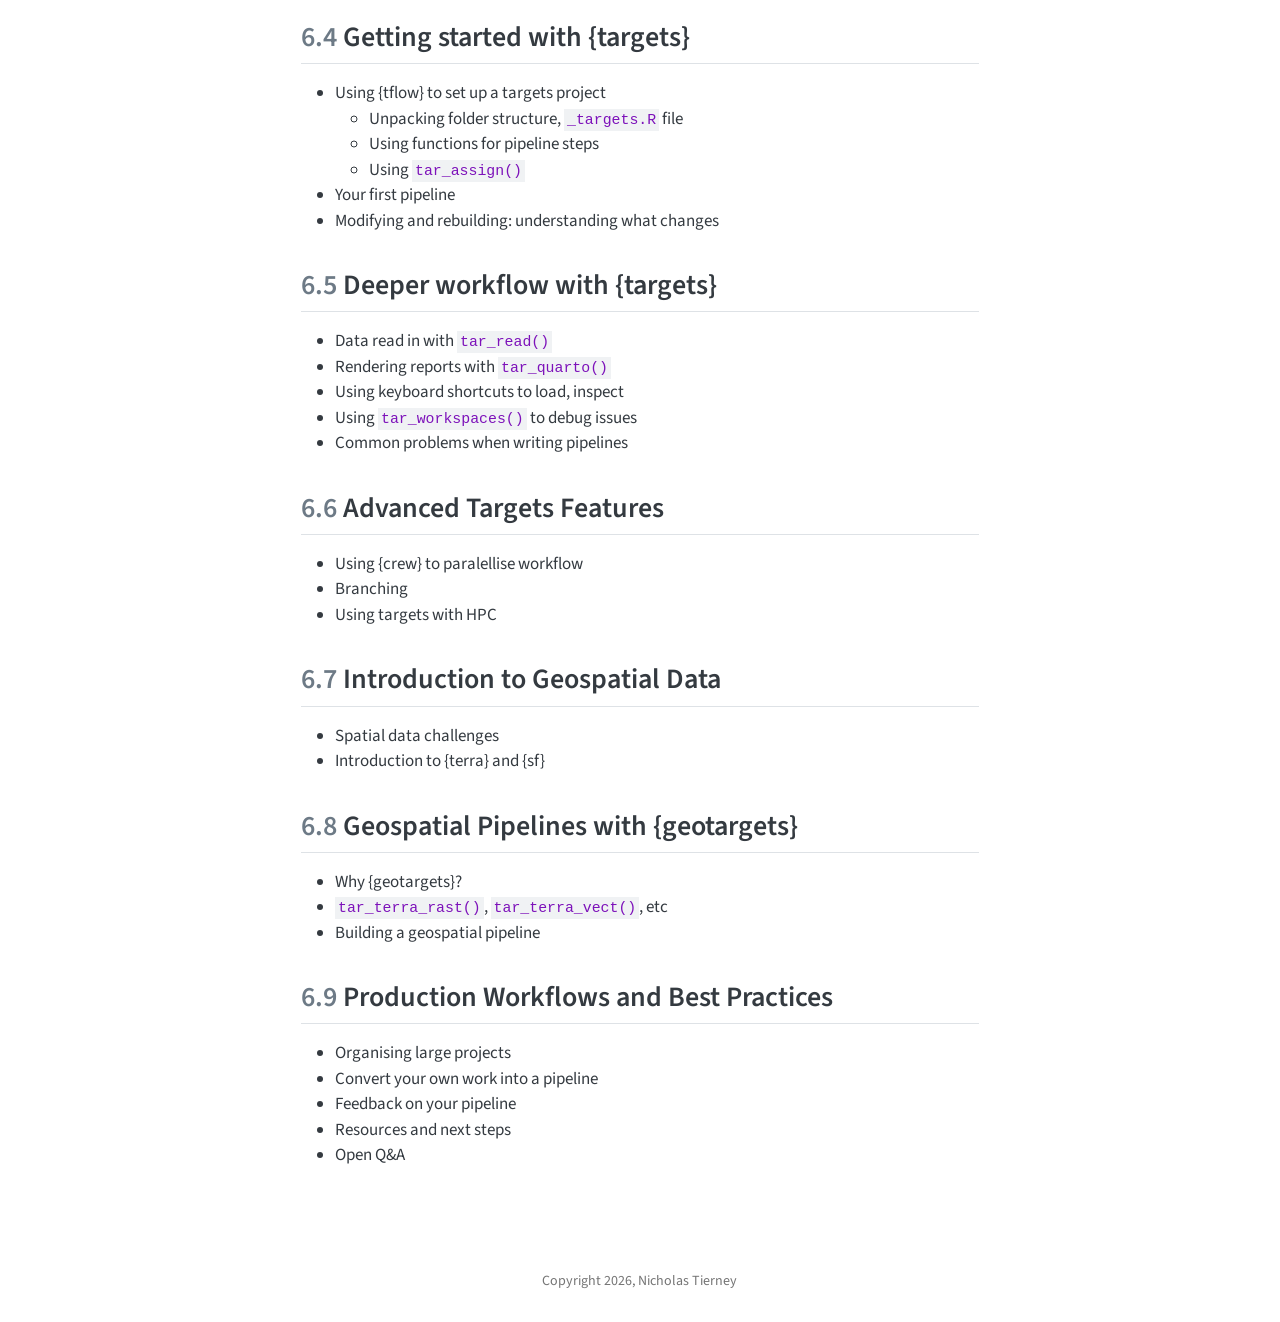
==== commit 7d4e4176: "Built site for gh-pages" ====
--- a/index.html
+++ b/index.html
@@ -2,7 +2,7 @@
 <html xmlns="http://www.w3.org/1999/xhtml" lang="en" xml:lang="en"><head>
 
 <meta charset="utf-8">
-<meta name="generator" content="quarto-1.7.31">
+<meta name="generator" content="quarto-1.8.27">
 
 <meta name="viewport" content="width=device-width, initial-scale=1.0, user-scalable=yes">
 
@@ -34,14 +34,15 @@
 <meta name="quarto:offset" content="./">
 <script src="site_libs/quarto-html/quarto.js" type="module"></script>
 <script src="site_libs/quarto-html/tabsets/tabsets.js" type="module"></script>
+<script src="site_libs/quarto-html/axe/axe-check.js" type="module"></script>
 <script src="site_libs/quarto-html/popper.min.js"></script>
 <script src="site_libs/quarto-html/tippy.umd.min.js"></script>
 <script src="site_libs/quarto-html/anchor.min.js"></script>
 <link href="site_libs/quarto-html/tippy.css" rel="stylesheet">
-<link href="site_libs/quarto-html/quarto-syntax-highlighting-e1a5c8363afafaef2c763b6775fbf3ca.css" rel="stylesheet" id="quarto-text-highlighting-styles">
+<link href="site_libs/quarto-html/quarto-syntax-highlighting-ed96de9b727972fe78a7b5d16c58bf87.css" rel="stylesheet" id="quarto-text-highlighting-styles">
 <script src="site_libs/bootstrap/bootstrap.min.js"></script>
 <link href="site_libs/bootstrap/bootstrap-icons.css" rel="stylesheet">
-<link href="site_libs/bootstrap/bootstrap-1e81d527365e20b3495763033adbcf98.min.css" rel="stylesheet" append-hash="true" id="quarto-bootstrap" data-mode="light">
+<link href="site_libs/bootstrap/bootstrap-a680f39748eefeef055d76a0b2f2728d.min.css" rel="stylesheet" append-hash="true" id="quarto-bootstrap" data-mode="light">
 <script id="quarto-search-options" type="application/json">{
   "location": "sidebar",
   "copy-button": false,
@@ -352,13 +353,14 @@
       e.clearSelection();
     }
     const getTextToCopy = function(trigger) {
-        const codeEl = trigger.previousElementSibling.cloneNode(true);
-        for (const childEl of codeEl.children) {
-          if (isCodeAnnotation(childEl)) {
-            childEl.remove();
-          }
-        }
-        return codeEl.innerText;
+      const outerScaffold = trigger.parentElement.cloneNode(true);
+      const codeEl = outerScaffold.querySelector('code');
+      for (const childEl of codeEl.children) {
+        if (isCodeAnnotation(childEl)) {
+          childEl.remove();
+        }
+      }
+      return codeEl.innerText;
     }
     const clipboard = new window.ClipboardJS('.code-copy-button:not([data-in-quarto-modal])', {
       text: getTextToCopy
--- a/site_libs/quarto-html/quarto-syntax-highlighting-ed96de9b727972fe78a7b5d16c58bf87.css
+++ b/site_libs/quarto-html/quarto-syntax-highlighting-ed96de9b727972fe78a7b5d16c58bf87.css
@@ -0,0 +1,236 @@
+/* quarto syntax highlight colors */
+:root {
+  --quarto-hl-ot-color: #003B4F;
+  --quarto-hl-at-color: #657422;
+  --quarto-hl-ss-color: #20794D;
+  --quarto-hl-an-color: #5E5E5E;
+  --quarto-hl-fu-color: #4758AB;
+  --quarto-hl-st-color: #20794D;
+  --quarto-hl-cf-color: #003B4F;
+  --quarto-hl-op-color: #5E5E5E;
+  --quarto-hl-er-color: #AD0000;
+  --quarto-hl-bn-color: #AD0000;
+  --quarto-hl-al-color: #AD0000;
+  --quarto-hl-va-color: #111111;
+  --quarto-hl-bu-color: inherit;
+  --quarto-hl-ex-color: inherit;
+  --quarto-hl-pp-color: #AD0000;
+  --quarto-hl-in-color: #5E5E5E;
+  --quarto-hl-vs-color: #20794D;
+  --quarto-hl-wa-color: #5E5E5E;
+  --quarto-hl-do-color: #5E5E5E;
+  --quarto-hl-im-color: #00769E;
+  --quarto-hl-ch-color: #20794D;
+  --quarto-hl-dt-color: #AD0000;
+  --quarto-hl-fl-color: #AD0000;
+  --quarto-hl-co-color: #5E5E5E;
+  --quarto-hl-cv-color: #5E5E5E;
+  --quarto-hl-cn-color: #8f5902;
+  --quarto-hl-sc-color: #5E5E5E;
+  --quarto-hl-dv-color: #AD0000;
+  --quarto-hl-kw-color: #003B4F;
+}
+
+/* other quarto variables */
+:root {
+  --quarto-font-monospace: SFMono-Regular, Menlo, Monaco, Consolas, "Liberation Mono", "Courier New", monospace;
+}
+
+/* syntax highlight based on Pandoc's rules */
+pre > code.sourceCode > span {
+  color: #003B4F;
+}
+
+code.sourceCode > span {
+  color: #003B4F;
+}
+
+div.sourceCode,
+div.sourceCode pre.sourceCode {
+  color: #003B4F;
+}
+
+/* Normal */
+code span {
+  color: #003B4F;
+}
+
+/* Alert */
+code span.al {
+  color: #AD0000;
+  font-style: inherit;
+}
+
+/* Annotation */
+code span.an {
+  color: #5E5E5E;
+  font-style: inherit;
+}
+
+/* Attribute */
+code span.at {
+  color: #657422;
+  font-style: inherit;
+}
+
+/* BaseN */
+code span.bn {
+  color: #AD0000;
+  font-style: inherit;
+}
+
+/* BuiltIn */
+code span.bu {
+  font-style: inherit;
+}
+
+/* ControlFlow */
+code span.cf {
+  color: #003B4F;
+  font-weight: bold;
+  font-style: inherit;
+}
+
+/* Char */
+code span.ch {
+  color: #20794D;
+  font-style: inherit;
+}
+
+/* Constant */
+code span.cn {
+  color: #8f5902;
+  font-style: inherit;
+}
+
+/* Comment */
+code span.co {
+  color: #5E5E5E;
+  font-style: inherit;
+}
+
+/* CommentVar */
+code span.cv {
+  color: #5E5E5E;
+  font-style: italic;
+}
+
+/* Documentation */
+code span.do {
+  color: #5E5E5E;
+  font-style: italic;
+}
+
+/* DataType */
+code span.dt {
+  color: #AD0000;
+  font-style: inherit;
+}
+
+/* DecVal */
+code span.dv {
+  color: #AD0000;
+  font-style: inherit;
+}
+
+/* Error */
+code span.er {
+  color: #AD0000;
+  font-style: inherit;
+}
+
+/* Extension */
+code span.ex {
+  font-style: inherit;
+}
+
+/* Float */
+code span.fl {
+  color: #AD0000;
+  font-style: inherit;
+}
+
+/* Function */
+code span.fu {
+  color: #4758AB;
+  font-style: inherit;
+}
+
+/* Import */
+code span.im {
+  color: #00769E;
+  font-style: inherit;
+}
+
+/* Information */
+code span.in {
+  color: #5E5E5E;
+  font-style: inherit;
+}
+
+/* Keyword */
+code span.kw {
+  color: #003B4F;
+  font-weight: bold;
+  font-style: inherit;
+}
+
+/* Operator */
+code span.op {
+  color: #5E5E5E;
+  font-style: inherit;
+}
+
+/* Other */
+code span.ot {
+  color: #003B4F;
+  font-style: inherit;
+}
+
+/* Preprocessor */
+code span.pp {
+  color: #AD0000;
+  font-style: inherit;
+}
+
+/* SpecialChar */
+code span.sc {
+  color: #5E5E5E;
+  font-style: inherit;
+}
+
+/* SpecialString */
+code span.ss {
+  color: #20794D;
+  font-style: inherit;
+}
+
+/* String */
+code span.st {
+  color: #20794D;
+  font-style: inherit;
+}
+
+/* Variable */
+code span.va {
+  color: #111111;
+  font-style: inherit;
+}
+
+/* VerbatimString */
+code span.vs {
+  color: #20794D;
+  font-style: inherit;
+}
+
+/* Warning */
+code span.wa {
+  color: #5E5E5E;
+  font-style: italic;
+}
+
+.prevent-inlining {
+  content: "</";
+}
+
+/*# sourceMappingURL=0920dd6d7437995b8cdf7429764427b1.css.map */
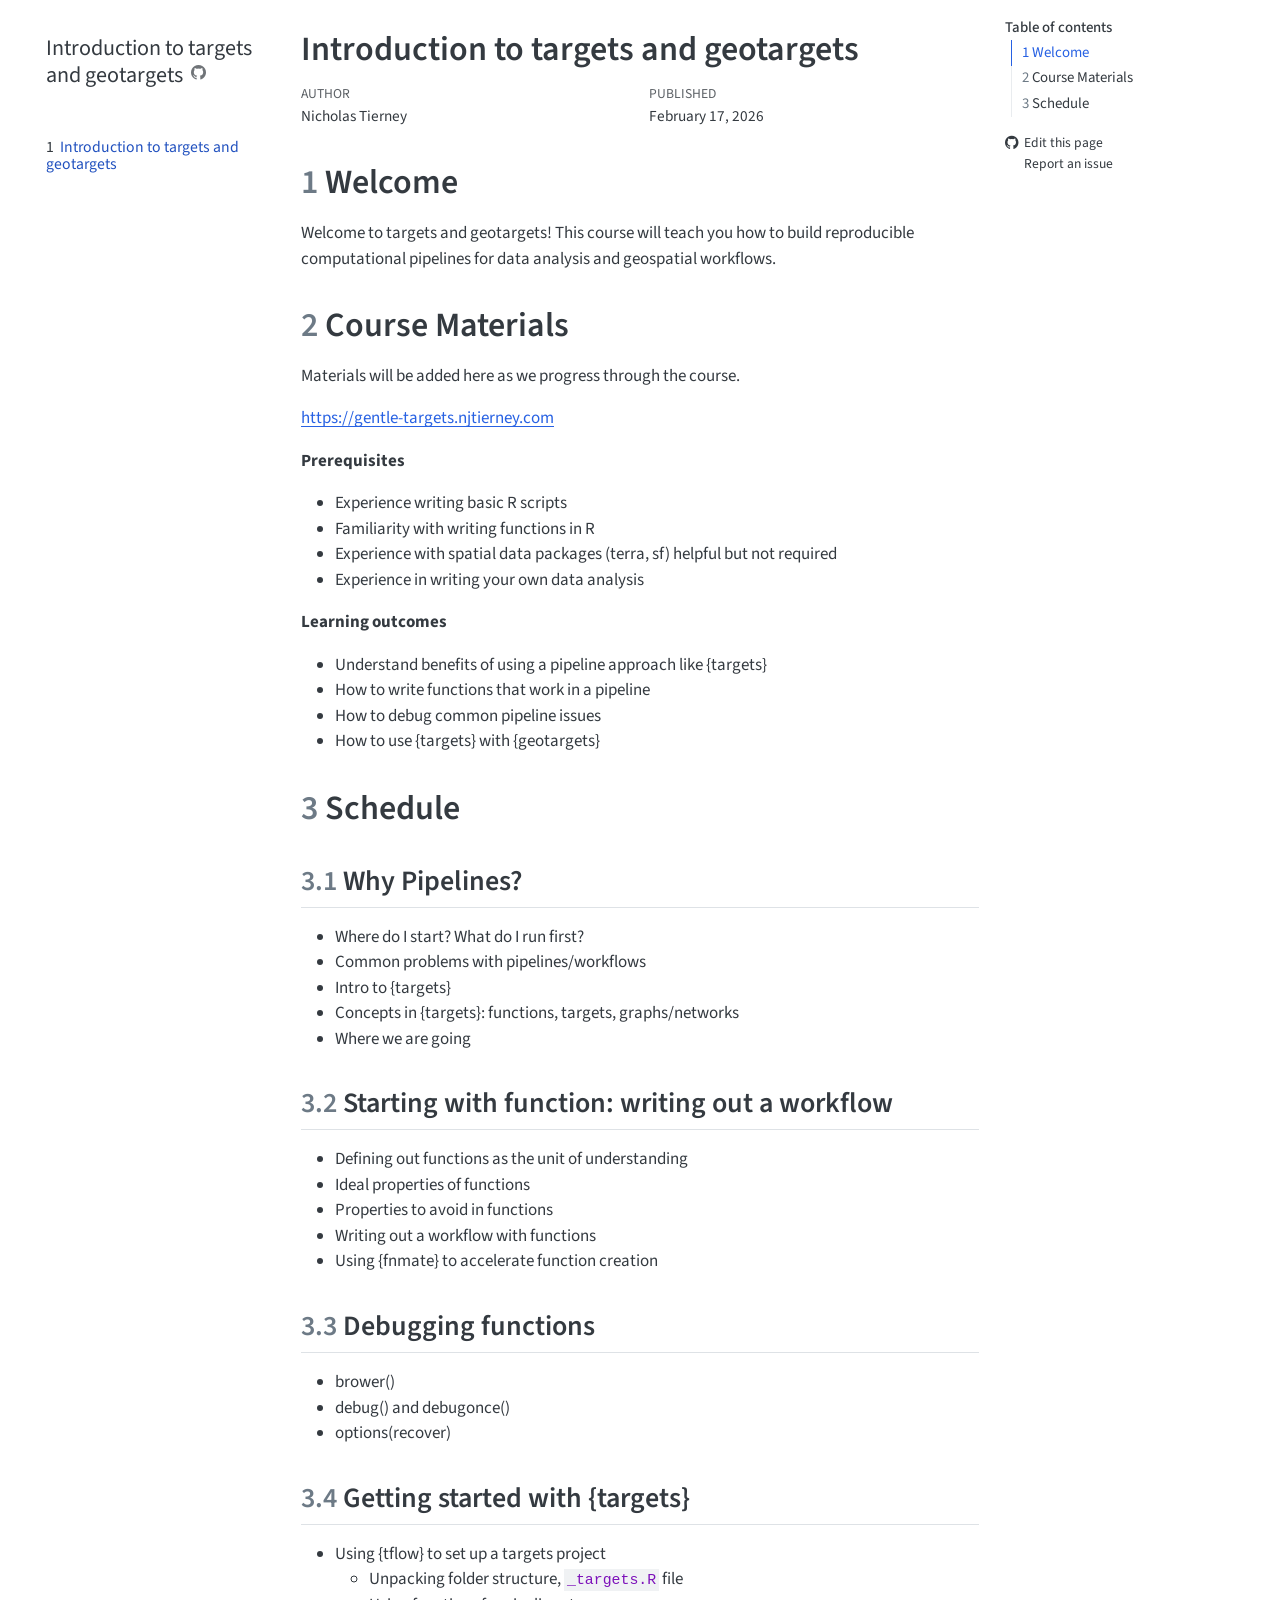
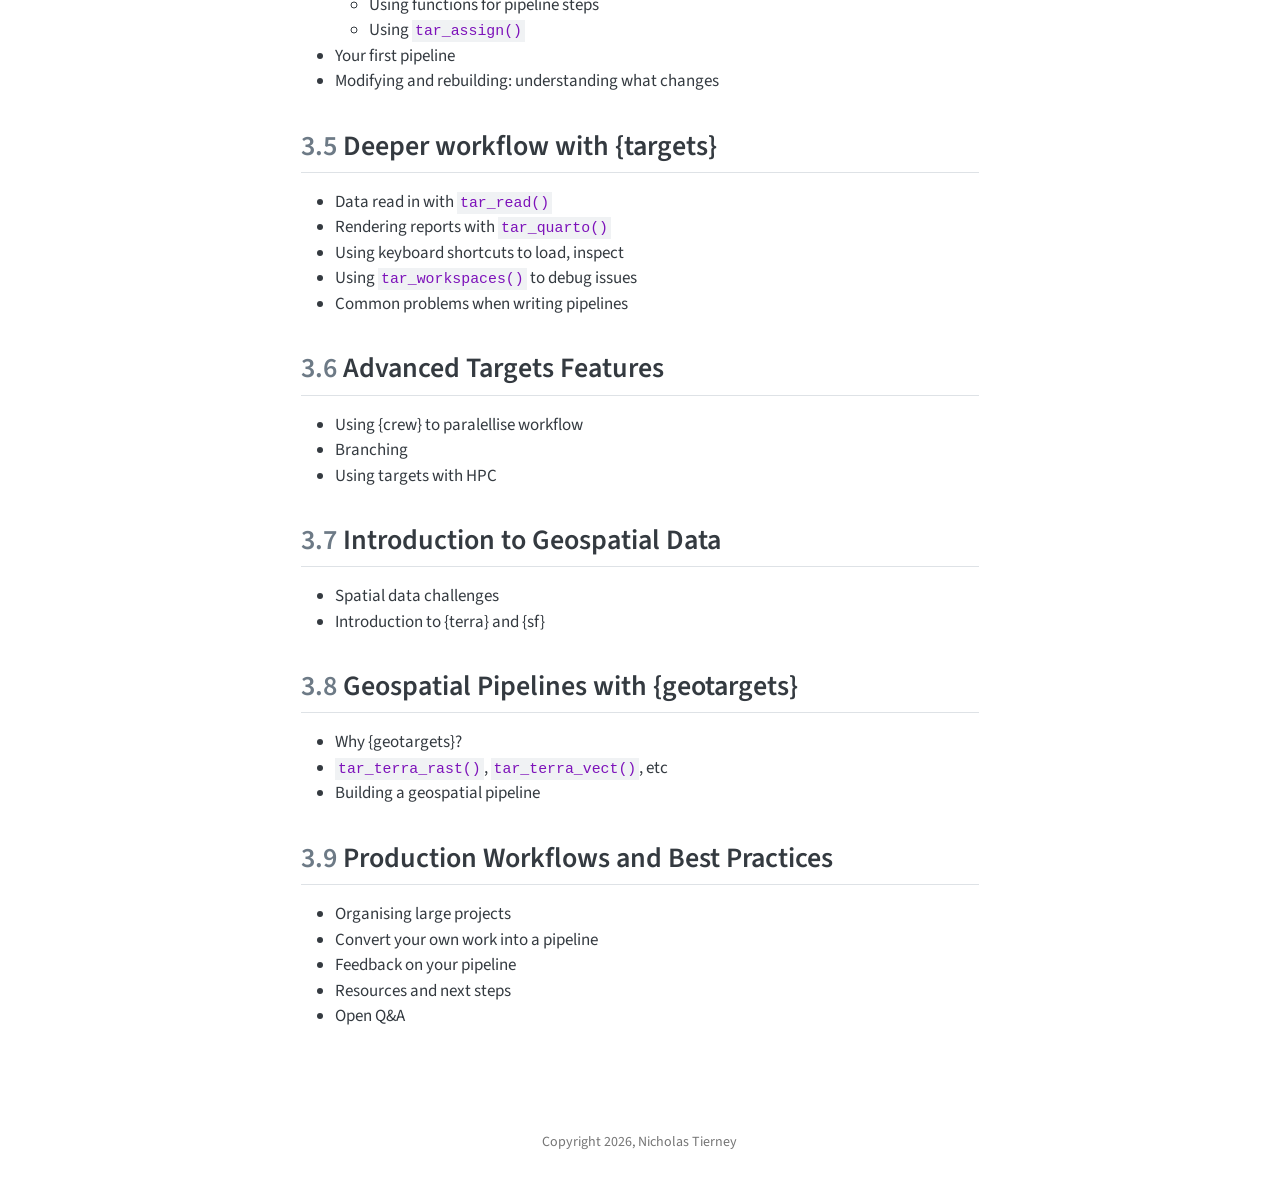
==== commit cade011f: "Built site for gh-pages" ====
--- a/index.html
+++ b/index.html
@@ -129,20 +129,17 @@
   <ul>
   <li><a href="#welcome" id="toc-welcome" class="nav-link active" data-scroll-target="#welcome"><span class="header-section-number">1</span> Welcome</a></li>
   <li><a href="#course-materials" id="toc-course-materials" class="nav-link" data-scroll-target="#course-materials"><span class="header-section-number">2</span> Course Materials</a></li>
-  <li><a href="#prerequisites" id="toc-prerequisites" class="nav-link" data-scroll-target="#prerequisites"><span class="header-section-number">3</span> Prerequisites</a></li>
-  <li><a href="#learning-outcomes" id="toc-learning-outcomes" class="nav-link" data-scroll-target="#learning-outcomes"><span class="header-section-number">4</span> Learning outcomes</a></li>
-  <li><a href="#course-website" id="toc-course-website" class="nav-link" data-scroll-target="#course-website"><span class="header-section-number">5</span> Course website</a></li>
-  <li><a href="#schedule" id="toc-schedule" class="nav-link" data-scroll-target="#schedule"><span class="header-section-number">6</span> Schedule</a>
+  <li><a href="#schedule" id="toc-schedule" class="nav-link" data-scroll-target="#schedule"><span class="header-section-number">3</span> Schedule</a>
   <ul class="collapse">
-  <li><a href="#why-pipelines" id="toc-why-pipelines" class="nav-link" data-scroll-target="#why-pipelines"><span class="header-section-number">6.1</span> Why Pipelines?</a></li>
-  <li><a href="#starting-with-function-writing-out-a-workflow" id="toc-starting-with-function-writing-out-a-workflow" class="nav-link" data-scroll-target="#starting-with-function-writing-out-a-workflow"><span class="header-section-number">6.2</span> Starting with function: writing out a workflow</a></li>
-  <li><a href="#debugging-functions" id="toc-debugging-functions" class="nav-link" data-scroll-target="#debugging-functions"><span class="header-section-number">6.3</span> Debugging functions</a></li>
-  <li><a href="#getting-started-with-targets" id="toc-getting-started-with-targets" class="nav-link" data-scroll-target="#getting-started-with-targets"><span class="header-section-number">6.4</span> Getting started with {targets}</a></li>
-  <li><a href="#deeper-workflow-with-targets" id="toc-deeper-workflow-with-targets" class="nav-link" data-scroll-target="#deeper-workflow-with-targets"><span class="header-section-number">6.5</span> Deeper workflow with {targets}</a></li>
-  <li><a href="#advanced-targets-features" id="toc-advanced-targets-features" class="nav-link" data-scroll-target="#advanced-targets-features"><span class="header-section-number">6.6</span> Advanced Targets Features</a></li>
-  <li><a href="#introduction-to-geospatial-data" id="toc-introduction-to-geospatial-data" class="nav-link" data-scroll-target="#introduction-to-geospatial-data"><span class="header-section-number">6.7</span> Introduction to Geospatial Data</a></li>
-  <li><a href="#geospatial-pipelines-with-geotargets" id="toc-geospatial-pipelines-with-geotargets" class="nav-link" data-scroll-target="#geospatial-pipelines-with-geotargets"><span class="header-section-number">6.8</span> Geospatial Pipelines with {geotargets}</a></li>
-  <li><a href="#production-workflows-and-best-practices" id="toc-production-workflows-and-best-practices" class="nav-link" data-scroll-target="#production-workflows-and-best-practices"><span class="header-section-number">6.9</span> Production Workflows and Best Practices</a></li>
+  <li><a href="#why-pipelines" id="toc-why-pipelines" class="nav-link" data-scroll-target="#why-pipelines"><span class="header-section-number">3.1</span> Why Pipelines?</a></li>
+  <li><a href="#starting-with-function-writing-out-a-workflow" id="toc-starting-with-function-writing-out-a-workflow" class="nav-link" data-scroll-target="#starting-with-function-writing-out-a-workflow"><span class="header-section-number">3.2</span> Starting with function: writing out a workflow</a></li>
+  <li><a href="#debugging-functions" id="toc-debugging-functions" class="nav-link" data-scroll-target="#debugging-functions"><span class="header-section-number">3.3</span> Debugging functions</a></li>
+  <li><a href="#getting-started-with-targets" id="toc-getting-started-with-targets" class="nav-link" data-scroll-target="#getting-started-with-targets"><span class="header-section-number">3.4</span> Getting started with {targets}</a></li>
+  <li><a href="#deeper-workflow-with-targets" id="toc-deeper-workflow-with-targets" class="nav-link" data-scroll-target="#deeper-workflow-with-targets"><span class="header-section-number">3.5</span> Deeper workflow with {targets}</a></li>
+  <li><a href="#advanced-targets-features" id="toc-advanced-targets-features" class="nav-link" data-scroll-target="#advanced-targets-features"><span class="header-section-number">3.6</span> Advanced Targets Features</a></li>
+  <li><a href="#introduction-to-geospatial-data" id="toc-introduction-to-geospatial-data" class="nav-link" data-scroll-target="#introduction-to-geospatial-data"><span class="header-section-number">3.7</span> Introduction to Geospatial Data</a></li>
+  <li><a href="#geospatial-pipelines-with-geotargets" id="toc-geospatial-pipelines-with-geotargets" class="nav-link" data-scroll-target="#geospatial-pipelines-with-geotargets"><span class="header-section-number">3.8</span> Geospatial Pipelines with {geotargets}</a></li>
+  <li><a href="#production-workflows-and-best-practices" id="toc-production-workflows-and-best-practices" class="nav-link" data-scroll-target="#production-workflows-and-best-practices"><span class="header-section-number">3.9</span> Production Workflows and Best Practices</a></li>
   </ul></li>
   </ul>
 <div class="toc-actions"><ul><li><a href="https://https://github.com/njtierney/gentletargets/edit/main/index.qmd" class="toc-action"><i class="bi bi-github"></i>Edit this page</a></li><li><a href="https://https://github.com/njtierney/gentletargets/issues/new" class="toc-action"><i class="bi empty"></i>Report an issue</a></li></ul></div></nav>
@@ -188,18 +185,15 @@
 <section id="course-materials" class="level1" data-number="2">
 <h1 data-number="2"><span class="header-section-number">2</span> Course Materials</h1>
 <p>Materials will be added here as we progress through the course.</p>
-</section>
-<section id="prerequisites" class="level1" data-number="3">
-<h1 data-number="3"><span class="header-section-number">3</span> Prerequisites</h1>
+<p><a href="https://gentle-targets.njtierney.com" class="uri">https://gentle-targets.njtierney.com</a></p>
+<p><strong>Prerequisites</strong></p>
 <ul>
 <li>Experience writing basic R scripts</li>
 <li>Familiarity with writing functions in R</li>
 <li>Experience with spatial data packages (terra, sf) helpful but not required</li>
 <li>Experience in writing your own data analysis</li>
 </ul>
-</section>
-<section id="learning-outcomes" class="level1" data-number="4">
-<h1 data-number="4"><span class="header-section-number">4</span> Learning outcomes</h1>
+<p><strong>Learning outcomes</strong></p>
 <ul>
 <li>Understand benefits of using a pipeline approach like {targets}</li>
 <li>How to write functions that work in a pipeline</li>
@@ -207,14 +201,10 @@
 <li>How to use {targets} with {geotargets}</li>
 </ul>
 </section>
-<section id="course-website" class="level1" data-number="5">
-<h1 data-number="5"><span class="header-section-number">5</span> Course website</h1>
-<p><a href="https://gentle-targets.njtierney.com" class="uri">https://gentle-targets.njtierney.com</a></p>
-</section>
-<section id="schedule" class="level1" data-number="6">
-<h1 data-number="6"><span class="header-section-number">6</span> Schedule</h1>
-<section id="why-pipelines" class="level2" data-number="6.1">
-<h2 data-number="6.1" class="anchored" data-anchor-id="why-pipelines"><span class="header-section-number">6.1</span> Why Pipelines?</h2>
+<section id="schedule" class="level1" data-number="3">
+<h1 data-number="3"><span class="header-section-number">3</span> Schedule</h1>
+<section id="why-pipelines" class="level2" data-number="3.1">
+<h2 data-number="3.1" class="anchored" data-anchor-id="why-pipelines"><span class="header-section-number">3.1</span> Why Pipelines?</h2>
 <ul>
 <li>Where do I start? What do I run first?</li>
 <li>Common problems with pipelines/workflows</li>
@@ -223,8 +213,8 @@
 <li>Where we are going</li>
 </ul>
 </section>
-<section id="starting-with-function-writing-out-a-workflow" class="level2" data-number="6.2">
-<h2 data-number="6.2" class="anchored" data-anchor-id="starting-with-function-writing-out-a-workflow"><span class="header-section-number">6.2</span> Starting with function: writing out a workflow</h2>
+<section id="starting-with-function-writing-out-a-workflow" class="level2" data-number="3.2">
+<h2 data-number="3.2" class="anchored" data-anchor-id="starting-with-function-writing-out-a-workflow"><span class="header-section-number">3.2</span> Starting with function: writing out a workflow</h2>
 <ul>
 <li>Defining out functions as the unit of understanding</li>
 <li>Ideal properties of functions</li>
@@ -233,16 +223,16 @@
 <li>Using {fnmate} to accelerate function creation</li>
 </ul>
 </section>
-<section id="debugging-functions" class="level2" data-number="6.3">
-<h2 data-number="6.3" class="anchored" data-anchor-id="debugging-functions"><span class="header-section-number">6.3</span> Debugging functions</h2>
+<section id="debugging-functions" class="level2" data-number="3.3">
+<h2 data-number="3.3" class="anchored" data-anchor-id="debugging-functions"><span class="header-section-number">3.3</span> Debugging functions</h2>
 <ul>
 <li>brower()</li>
 <li>debug() and debugonce()</li>
 <li>options(recover)</li>
 </ul>
 </section>
-<section id="getting-started-with-targets" class="level2" data-number="6.4">
-<h2 data-number="6.4" class="anchored" data-anchor-id="getting-started-with-targets"><span class="header-section-number">6.4</span> Getting started with {targets}</h2>
+<section id="getting-started-with-targets" class="level2" data-number="3.4">
+<h2 data-number="3.4" class="anchored" data-anchor-id="getting-started-with-targets"><span class="header-section-number">3.4</span> Getting started with {targets}</h2>
 <ul>
 <li>Using {tflow} to set up a targets project
 <ul>
@@ -254,8 +244,8 @@
 <li>Modifying and rebuilding: understanding what changes</li>
 </ul>
 </section>
-<section id="deeper-workflow-with-targets" class="level2" data-number="6.5">
-<h2 data-number="6.5" class="anchored" data-anchor-id="deeper-workflow-with-targets"><span class="header-section-number">6.5</span> Deeper workflow with {targets}</h2>
+<section id="deeper-workflow-with-targets" class="level2" data-number="3.5">
+<h2 data-number="3.5" class="anchored" data-anchor-id="deeper-workflow-with-targets"><span class="header-section-number">3.5</span> Deeper workflow with {targets}</h2>
 <ul>
 <li>Data read in with <code>tar_read()</code></li>
 <li>Rendering reports with <code>tar_quarto()</code></li>
@@ -264,31 +254,31 @@
 <li>Common problems when writing pipelines</li>
 </ul>
 </section>
-<section id="advanced-targets-features" class="level2" data-number="6.6">
-<h2 data-number="6.6" class="anchored" data-anchor-id="advanced-targets-features"><span class="header-section-number">6.6</span> Advanced Targets Features</h2>
+<section id="advanced-targets-features" class="level2" data-number="3.6">
+<h2 data-number="3.6" class="anchored" data-anchor-id="advanced-targets-features"><span class="header-section-number">3.6</span> Advanced Targets Features</h2>
 <ul>
 <li>Using {crew} to paralellise workflow</li>
 <li>Branching</li>
 <li>Using targets with HPC</li>
 </ul>
 </section>
-<section id="introduction-to-geospatial-data" class="level2" data-number="6.7">
-<h2 data-number="6.7" class="anchored" data-anchor-id="introduction-to-geospatial-data"><span class="header-section-number">6.7</span> Introduction to Geospatial Data</h2>
+<section id="introduction-to-geospatial-data" class="level2" data-number="3.7">
+<h2 data-number="3.7" class="anchored" data-anchor-id="introduction-to-geospatial-data"><span class="header-section-number">3.7</span> Introduction to Geospatial Data</h2>
 <ul>
 <li>Spatial data challenges</li>
 <li>Introduction to {terra} and {sf}</li>
 </ul>
 </section>
-<section id="geospatial-pipelines-with-geotargets" class="level2" data-number="6.8">
-<h2 data-number="6.8" class="anchored" data-anchor-id="geospatial-pipelines-with-geotargets"><span class="header-section-number">6.8</span> Geospatial Pipelines with {geotargets}</h2>
+<section id="geospatial-pipelines-with-geotargets" class="level2" data-number="3.8">
+<h2 data-number="3.8" class="anchored" data-anchor-id="geospatial-pipelines-with-geotargets"><span class="header-section-number">3.8</span> Geospatial Pipelines with {geotargets}</h2>
 <ul>
 <li>Why {geotargets}?</li>
 <li><code>tar_terra_rast()</code>, <code>tar_terra_vect()</code>, etc</li>
 <li>Building a geospatial pipeline</li>
 </ul>
 </section>
-<section id="production-workflows-and-best-practices" class="level2" data-number="6.9">
-<h2 data-number="6.9" class="anchored" data-anchor-id="production-workflows-and-best-practices"><span class="header-section-number">6.9</span> Production Workflows and Best Practices</h2>
+<section id="production-workflows-and-best-practices" class="level2" data-number="3.9">
+<h2 data-number="3.9" class="anchored" data-anchor-id="production-workflows-and-best-practices"><span class="header-section-number">3.9</span> Production Workflows and Best Practices</h2>
 <ul>
 <li>Organising large projects</li>
 <li>Convert your own work into a pipeline</li>
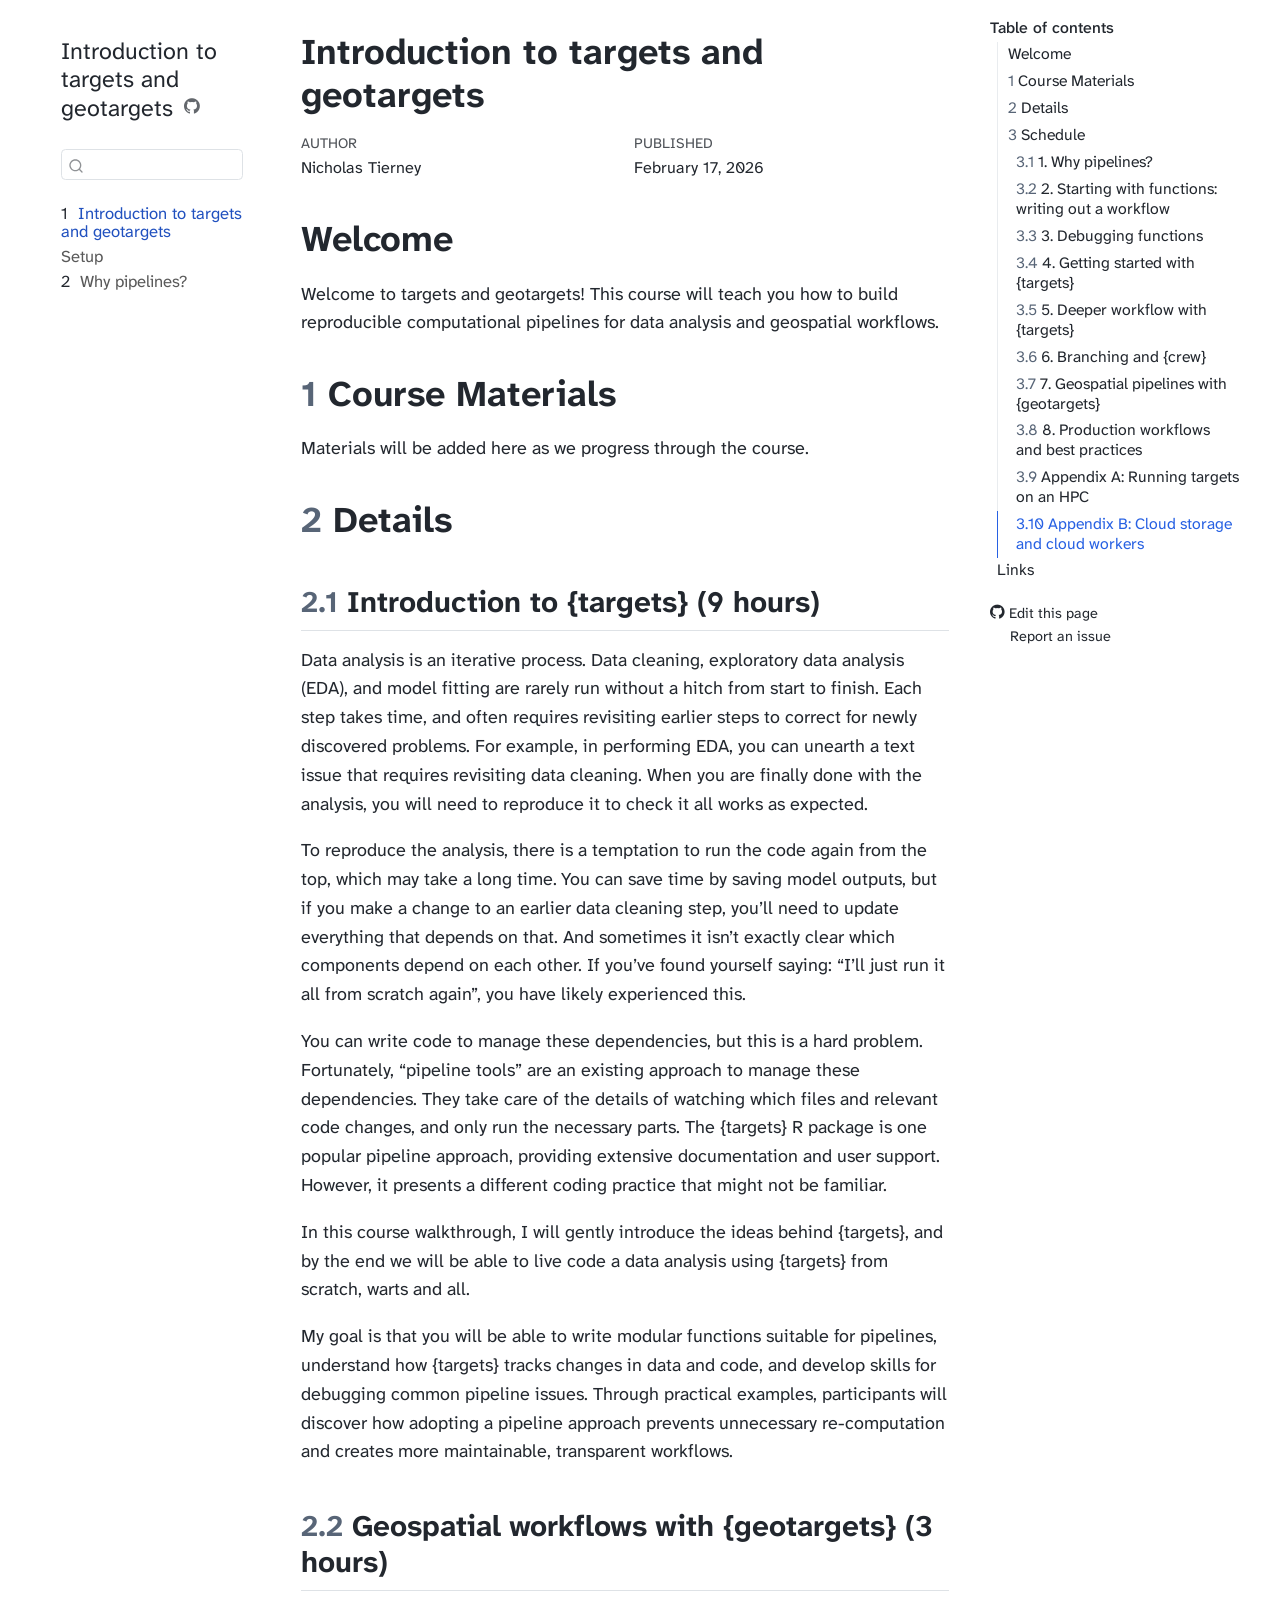
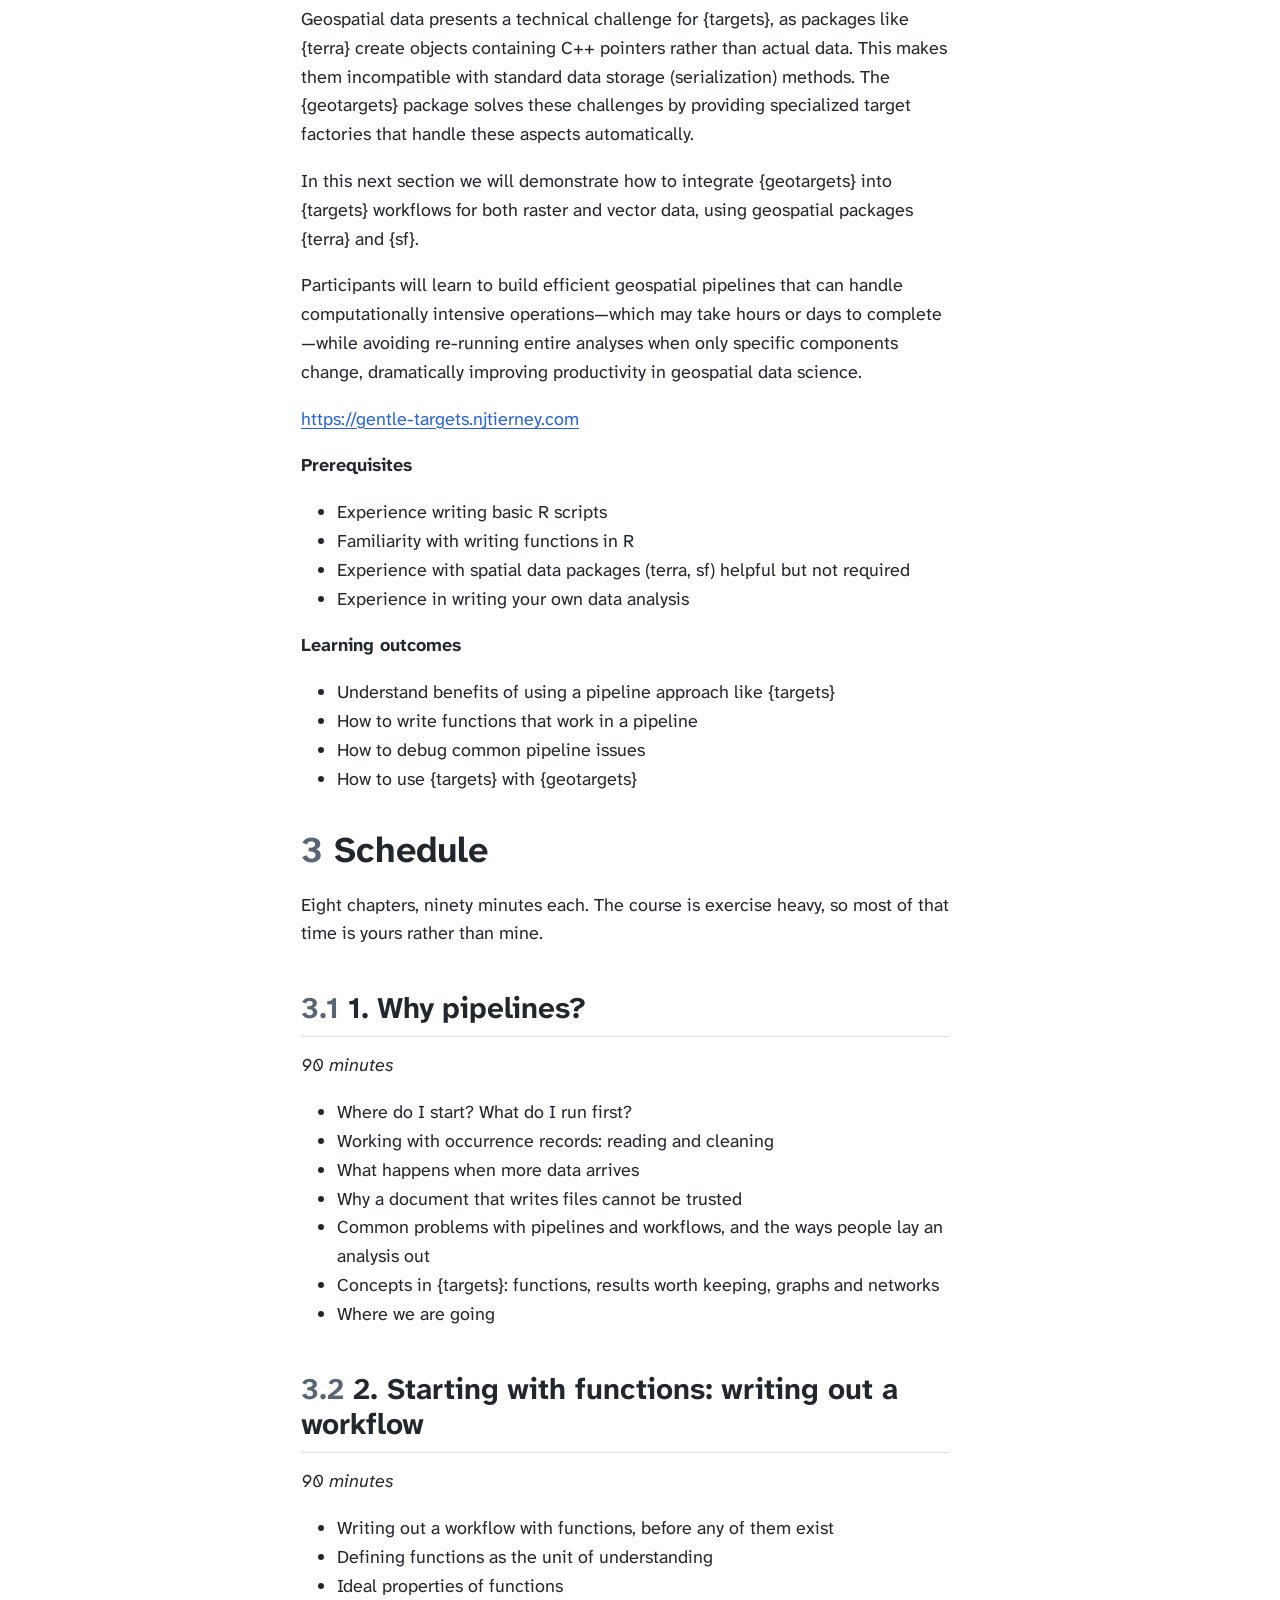
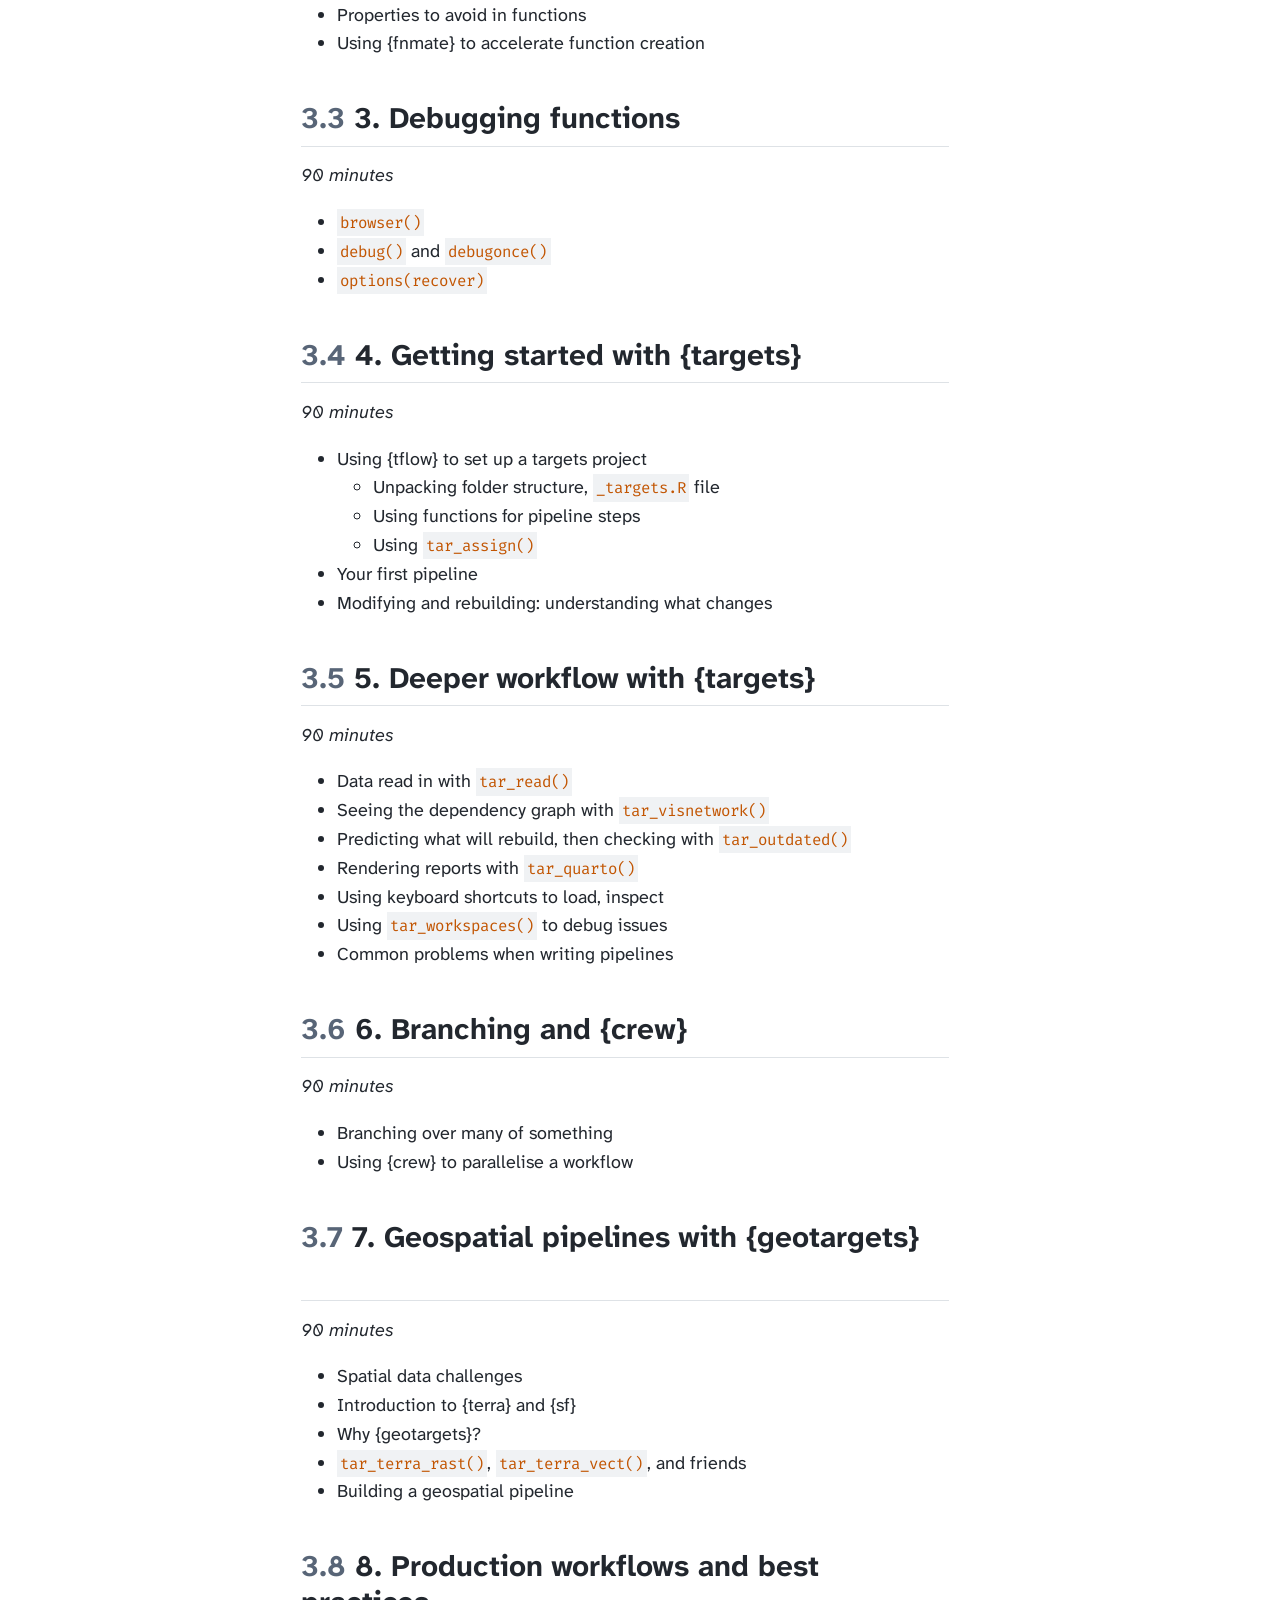
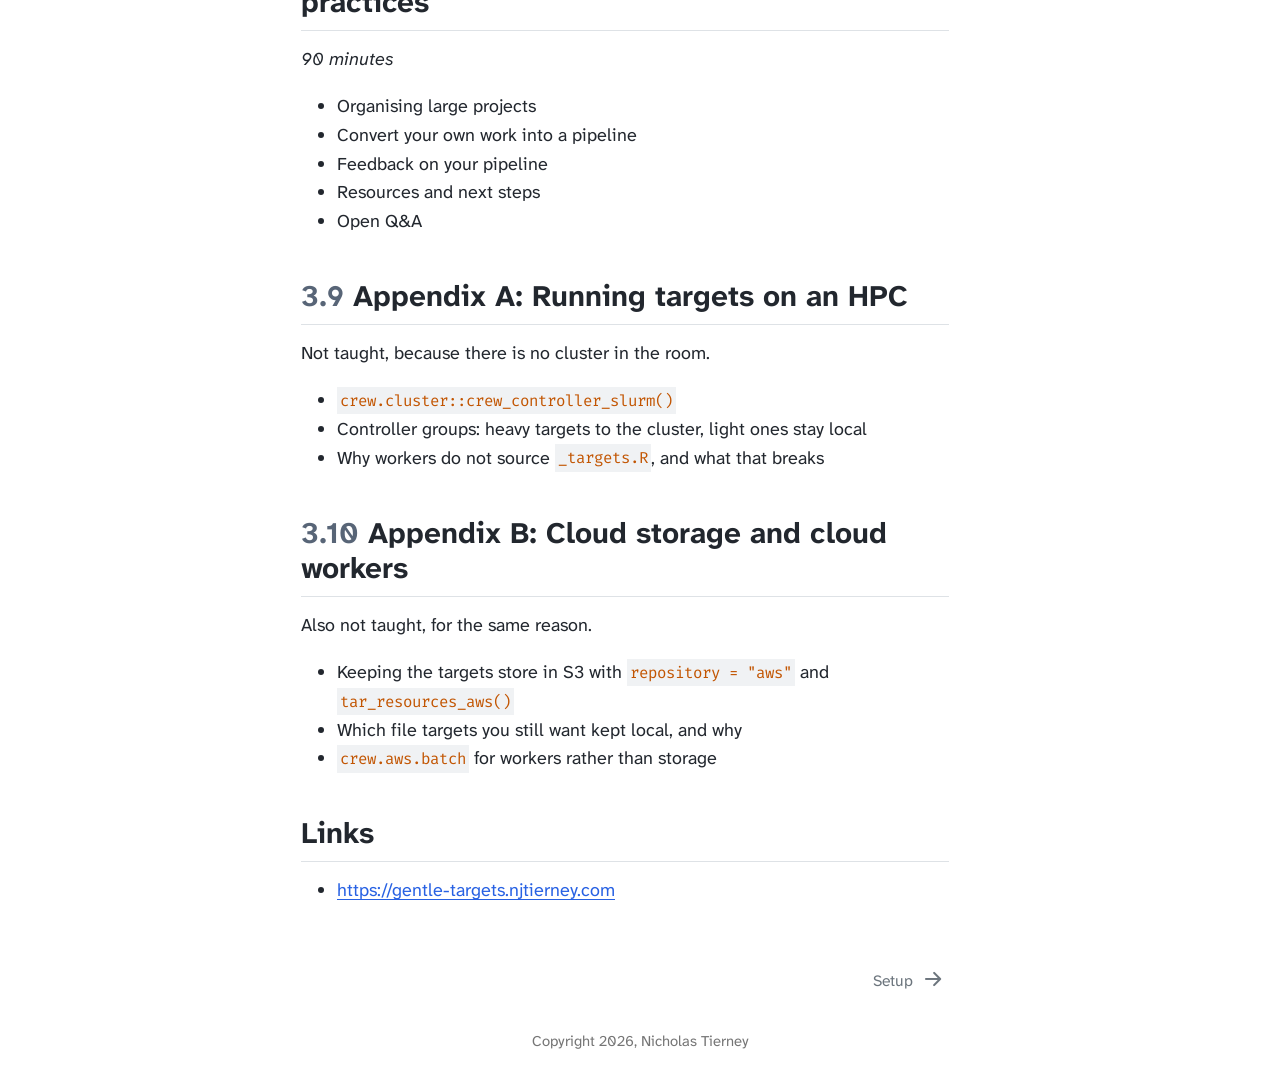
==== commit 233b73a6: "Built site for gh-pages" ====
--- a/index.html
+++ b/index.html
@@ -2,7 +2,7 @@
 <html xmlns="http://www.w3.org/1999/xhtml" lang="en" xml:lang="en"><head>
 
 <meta charset="utf-8">
-<meta name="generator" content="quarto-1.8.27">
+<meta name="generator" content="quarto-1.10.18">
 
 <meta name="viewport" content="width=device-width, initial-scale=1.0, user-scalable=yes">
 
@@ -11,10 +11,16 @@
 
 <title>Introduction to targets and geotargets</title>
 <style>
-code{white-space: pre-wrap;}
+/* Default styles provided by pandoc.
+** See https://pandoc.org/MANUAL.html#variables-for-html for config info.
+*/
 span.smallcaps{font-variant: small-caps;}
-div.columns{display: flex; gap: min(4vw, 1.5em);}
-div.column{flex: auto; overflow-x: auto;}
+div.columns{display: flex; gap: 1.5em;}
+div.column{flex: auto;}
+@media screen {
+div.columns{gap: min(4vw, 1.5em);}
+div.column{overflow-x: auto;}
+}
 div.hanging-indent{margin-left: 1.5em; text-indent: -1.5em;}
 ul.task-list{list-style: none;}
 ul.task-list li input[type="checkbox"] {
@@ -32,17 +38,17 @@
 <script src="site_libs/quarto-search/fuse.min.js"></script>
 <script src="site_libs/quarto-search/quarto-search.js"></script>
 <meta name="quarto:offset" content="./">
+<link href="./setup.html" rel="next">
 <script src="site_libs/quarto-html/quarto.js" type="module"></script>
 <script src="site_libs/quarto-html/tabsets/tabsets.js" type="module"></script>
-<script src="site_libs/quarto-html/axe/axe-check.js" type="module"></script>
 <script src="site_libs/quarto-html/popper.min.js"></script>
 <script src="site_libs/quarto-html/tippy.umd.min.js"></script>
 <script src="site_libs/quarto-html/anchor.min.js"></script>
 <link href="site_libs/quarto-html/tippy.css" rel="stylesheet">
-<link href="site_libs/quarto-html/quarto-syntax-highlighting-ed96de9b727972fe78a7b5d16c58bf87.css" rel="stylesheet" id="quarto-text-highlighting-styles">
+<link href="site_libs/quarto-html/quarto-syntax-highlighting-b45b7b0fa9169e986df15f1ef60a279c.css" rel="stylesheet" id="quarto-text-highlighting-styles">
 <script src="site_libs/bootstrap/bootstrap.min.js"></script>
 <link href="site_libs/bootstrap/bootstrap-icons.css" rel="stylesheet">
-<link href="site_libs/bootstrap/bootstrap-a680f39748eefeef055d76a0b2f2728d.min.css" rel="stylesheet" append-hash="true" id="quarto-bootstrap" data-mode="light">
+<link href="site_libs/bootstrap/bootstrap-d8528540b0a15326d4cb04146e0d53d8.min.css" rel="stylesheet" append-hash="true" id="quarto-bootstrap" data-mode="light">
 <script id="quarto-search-options" type="application/json">{
   "location": "sidebar",
   "copy-button": false,
@@ -117,6 +123,18 @@
  <span class="menu-text"><span class="chapter-number">1</span>&nbsp; <span class="chapter-title">Introduction to targets and geotargets</span></span></a>
   </div>
 </li>
+        <li class="sidebar-item">
+  <div class="sidebar-item-container"> 
+  <a href="./setup.html" class="sidebar-item-text sidebar-link">
+ <span class="menu-text">Setup</span></a>
+  </div>
+</li>
+        <li class="sidebar-item">
+  <div class="sidebar-item-container"> 
+  <a href="./why-pipelines.html" class="sidebar-item-text sidebar-link">
+ <span class="menu-text"><span class="chapter-number">2</span>&nbsp; <span class="chapter-title">Why pipelines?</span></span></a>
+  </div>
+</li>
     </ul>
     </div>
 </nav>
@@ -127,19 +145,26 @@
     <h2 id="toc-title">Table of contents</h2>
    
   <ul>
-  <li><a href="#welcome" id="toc-welcome" class="nav-link active" data-scroll-target="#welcome"><span class="header-section-number">1</span> Welcome</a></li>
-  <li><a href="#course-materials" id="toc-course-materials" class="nav-link" data-scroll-target="#course-materials"><span class="header-section-number">2</span> Course Materials</a></li>
+  <li><a href="#welcome" id="toc-welcome" class="nav-link active" data-scroll-target="#welcome">Welcome</a></li>
+  <li><a href="#course-materials" id="toc-course-materials" class="nav-link" data-scroll-target="#course-materials"><span class="header-section-number">1</span> Course Materials</a></li>
+  <li><a href="#details" id="toc-details" class="nav-link" data-scroll-target="#details"><span class="header-section-number">2</span> Details</a>
+  <ul class="collapse">
+  <li><a href="#introduction-to-targets-9-hours" id="toc-introduction-to-targets-9-hours" class="nav-link" data-scroll-target="#introduction-to-targets-9-hours"><span class="header-section-number">2.1</span> Introduction to {targets} (9 hours)</a></li>
+  <li><a href="#geospatial-workflows-with-geotargets-3-hours" id="toc-geospatial-workflows-with-geotargets-3-hours" class="nav-link" data-scroll-target="#geospatial-workflows-with-geotargets-3-hours"><span class="header-section-number">2.2</span> Geospatial workflows with {geotargets} (3 hours)</a></li>
+  </ul></li>
   <li><a href="#schedule" id="toc-schedule" class="nav-link" data-scroll-target="#schedule"><span class="header-section-number">3</span> Schedule</a>
   <ul class="collapse">
-  <li><a href="#why-pipelines" id="toc-why-pipelines" class="nav-link" data-scroll-target="#why-pipelines"><span class="header-section-number">3.1</span> Why Pipelines?</a></li>
-  <li><a href="#starting-with-function-writing-out-a-workflow" id="toc-starting-with-function-writing-out-a-workflow" class="nav-link" data-scroll-target="#starting-with-function-writing-out-a-workflow"><span class="header-section-number">3.2</span> Starting with function: writing out a workflow</a></li>
-  <li><a href="#debugging-functions" id="toc-debugging-functions" class="nav-link" data-scroll-target="#debugging-functions"><span class="header-section-number">3.3</span> Debugging functions</a></li>
-  <li><a href="#getting-started-with-targets" id="toc-getting-started-with-targets" class="nav-link" data-scroll-target="#getting-started-with-targets"><span class="header-section-number">3.4</span> Getting started with {targets}</a></li>
-  <li><a href="#deeper-workflow-with-targets" id="toc-deeper-workflow-with-targets" class="nav-link" data-scroll-target="#deeper-workflow-with-targets"><span class="header-section-number">3.5</span> Deeper workflow with {targets}</a></li>
-  <li><a href="#advanced-targets-features" id="toc-advanced-targets-features" class="nav-link" data-scroll-target="#advanced-targets-features"><span class="header-section-number">3.6</span> Advanced Targets Features</a></li>
-  <li><a href="#introduction-to-geospatial-data" id="toc-introduction-to-geospatial-data" class="nav-link" data-scroll-target="#introduction-to-geospatial-data"><span class="header-section-number">3.7</span> Introduction to Geospatial Data</a></li>
-  <li><a href="#geospatial-pipelines-with-geotargets" id="toc-geospatial-pipelines-with-geotargets" class="nav-link" data-scroll-target="#geospatial-pipelines-with-geotargets"><span class="header-section-number">3.8</span> Geospatial Pipelines with {geotargets}</a></li>
-  <li><a href="#production-workflows-and-best-practices" id="toc-production-workflows-and-best-practices" class="nav-link" data-scroll-target="#production-workflows-and-best-practices"><span class="header-section-number">3.9</span> Production Workflows and Best Practices</a></li>
+  <li><a href="#why-pipelines" id="toc-why-pipelines" class="nav-link" data-scroll-target="#why-pipelines"><span class="header-section-number">3.1</span> 1. Why pipelines?</a></li>
+  <li><a href="#starting-with-functions-writing-out-a-workflow" id="toc-starting-with-functions-writing-out-a-workflow" class="nav-link" data-scroll-target="#starting-with-functions-writing-out-a-workflow"><span class="header-section-number">3.2</span> 2. Starting with functions: writing out a workflow</a></li>
+  <li><a href="#debugging-functions" id="toc-debugging-functions" class="nav-link" data-scroll-target="#debugging-functions"><span class="header-section-number">3.3</span> 3. Debugging functions</a></li>
+  <li><a href="#getting-started-with-targets" id="toc-getting-started-with-targets" class="nav-link" data-scroll-target="#getting-started-with-targets"><span class="header-section-number">3.4</span> 4. Getting started with {targets}</a></li>
+  <li><a href="#deeper-workflow-with-targets" id="toc-deeper-workflow-with-targets" class="nav-link" data-scroll-target="#deeper-workflow-with-targets"><span class="header-section-number">3.5</span> 5. Deeper workflow with {targets}</a></li>
+  <li><a href="#branching-and-crew" id="toc-branching-and-crew" class="nav-link" data-scroll-target="#branching-and-crew"><span class="header-section-number">3.6</span> 6. Branching and {crew}</a></li>
+  <li><a href="#geospatial-pipelines-with-geotargets" id="toc-geospatial-pipelines-with-geotargets" class="nav-link" data-scroll-target="#geospatial-pipelines-with-geotargets"><span class="header-section-number">3.7</span> 7. Geospatial pipelines with {geotargets}</a></li>
+  <li><a href="#production-workflows-and-best-practices" id="toc-production-workflows-and-best-practices" class="nav-link" data-scroll-target="#production-workflows-and-best-practices"><span class="header-section-number">3.8</span> 8. Production workflows and best practices</a></li>
+  <li><a href="#appendix-a-running-targets-on-an-hpc" id="toc-appendix-a-running-targets-on-an-hpc" class="nav-link" data-scroll-target="#appendix-a-running-targets-on-an-hpc"><span class="header-section-number">3.9</span> Appendix A: Running targets on an HPC</a></li>
+  <li><a href="#appendix-b-cloud-storage-and-cloud-workers" id="toc-appendix-b-cloud-storage-and-cloud-workers" class="nav-link" data-scroll-target="#appendix-b-cloud-storage-and-cloud-workers"><span class="header-section-number">3.10</span> Appendix B: Cloud storage and cloud workers</a></li>
+  <li>Links</li>
   </ul></li>
   </ul>
 <div class="toc-actions"><ul><li><a href="https://https://github.com/njtierney/gentletargets/edit/main/index.qmd" class="toc-action"><i class="bi bi-github"></i>Edit this page</a></li><li><a href="https://https://github.com/njtierney/gentletargets/issues/new" class="toc-action"><i class="bi empty"></i>Report an issue</a></li></ul></div></nav>
@@ -178,13 +203,29 @@
 </header>
 
 
-<section id="welcome" class="level1" data-number="1">
-<h1 data-number="1"><span class="header-section-number">1</span> Welcome</h1>
+<section id="welcome" class="level1 unnumbered">
+<h1 class="unnumbered">Welcome</h1>
 <p>Welcome to targets and geotargets! This course will teach you how to build reproducible computational pipelines for data analysis and geospatial workflows.</p>
 </section>
-<section id="course-materials" class="level1" data-number="2">
-<h1 data-number="2"><span class="header-section-number">2</span> Course Materials</h1>
+<section id="course-materials" class="level1" data-number="1">
+<h1 data-number="1"><span class="header-section-number">1</span> Course Materials</h1>
 <p>Materials will be added here as we progress through the course.</p>
+</section>
+<section id="details" class="level1" data-number="2">
+<h1 data-number="2"><span class="header-section-number">2</span> Details</h1>
+<section id="introduction-to-targets-9-hours" class="level2" data-number="2.1">
+<h2 data-number="2.1" class="anchored" data-anchor-id="introduction-to-targets-9-hours"><span class="header-section-number">2.1</span> Introduction to {targets} (9 hours)</h2>
+<p>Data analysis is an iterative process. Data cleaning, exploratory data analysis (EDA), and model fitting are rarely run without a hitch from start to finish. Each step takes time, and often requires revisiting earlier steps to correct for newly discovered problems. For example, in performing EDA, you can unearth a text issue that requires revisiting data cleaning. When you are finally done with the analysis, you will need to reproduce it to check it all works as expected.</p>
+<p>To reproduce the analysis, there is a temptation to run the code again from the top, which may take a long time. You can save time by saving model outputs, but if you make a change to an earlier data cleaning step, you’ll need to update everything that depends on that. And sometimes it isn’t exactly clear which components depend on each other. If you’ve found yourself saying: “I’ll just run it all from scratch again”, you have likely experienced this.</p>
+<p>You can write code to manage these dependencies, but this is a hard problem. Fortunately, “pipeline tools” are an existing approach to manage these dependencies. They take care of the details of watching which files and relevant code changes, and only run the necessary parts. The {targets} R package is one popular pipeline approach, providing extensive documentation and user support. However, it presents a different coding practice that might not be familiar.</p>
+<p>In this course walkthrough, I will gently introduce the ideas behind {targets}, and by the end we will be able to live code a data analysis using {targets} from scratch, warts and all.</p>
+<p>My goal is that you will be able to write modular functions suitable for pipelines, understand how {targets} tracks changes in data and code, and develop skills for debugging common pipeline issues. Through practical examples, participants will discover how adopting a pipeline approach prevents unnecessary re-computation and creates more maintainable, transparent workflows.</p>
+</section>
+<section id="geospatial-workflows-with-geotargets-3-hours" class="level2" data-number="2.2">
+<h2 data-number="2.2" class="anchored" data-anchor-id="geospatial-workflows-with-geotargets-3-hours"><span class="header-section-number">2.2</span> Geospatial workflows with {geotargets} (3 hours)</h2>
+<p>Geospatial data presents a technical challenge for {targets}, as packages like {terra} create objects containing C++ pointers rather than actual data. This makes them incompatible with standard data storage (serialization) methods. The {geotargets} package solves these challenges by providing specialized target factories that handle these aspects automatically.</p>
+<p>In this next section we will demonstrate how to integrate {geotargets} into {targets} workflows for both raster and vector data, using geospatial packages {terra} and {sf}.</p>
+<p>Participants will learn to build efficient geospatial pipelines that can handle computationally intensive operations—which may take hours or days to complete—while avoiding re-running entire analyses when only specific components change, dramatically improving productivity in geospatial data science.</p>
 <p><a href="https://gentle-targets.njtierney.com" class="uri">https://gentle-targets.njtierney.com</a></p>
 <p><strong>Prerequisites</strong></p>
 <ul>
@@ -201,38 +242,46 @@
 <li>How to use {targets} with {geotargets}</li>
 </ul>
 </section>
+</section>
 <section id="schedule" class="level1" data-number="3">
 <h1 data-number="3"><span class="header-section-number">3</span> Schedule</h1>
+<p>Eight chapters, ninety minutes each. The course is exercise heavy, so most of that time is yours rather than mine.</p>
 <section id="why-pipelines" class="level2" data-number="3.1">
-<h2 data-number="3.1" class="anchored" data-anchor-id="why-pipelines"><span class="header-section-number">3.1</span> Why Pipelines?</h2>
+<h2 data-number="3.1" class="anchored" data-anchor-id="why-pipelines"><span class="header-section-number">3.1</span> 1. Why pipelines?</h2>
+<p><em>90 minutes</em></p>
 <ul>
 <li>Where do I start? What do I run first?</li>
-<li>Common problems with pipelines/workflows</li>
-<li>Intro to {targets}</li>
-<li>Concepts in {targets}: functions, targets, graphs/networks</li>
+<li>Working with occurrence records: reading and cleaning</li>
+<li>What happens when more data arrives</li>
+<li>Why a document that writes files cannot be trusted</li>
+<li>Common problems with pipelines and workflows, and the ways people lay an analysis out</li>
+<li>Concepts in {targets}: functions, results worth keeping, graphs and networks</li>
 <li>Where we are going</li>
 </ul>
 </section>
-<section id="starting-with-function-writing-out-a-workflow" class="level2" data-number="3.2">
-<h2 data-number="3.2" class="anchored" data-anchor-id="starting-with-function-writing-out-a-workflow"><span class="header-section-number">3.2</span> Starting with function: writing out a workflow</h2>
-<ul>
-<li>Defining out functions as the unit of understanding</li>
+<section id="starting-with-functions-writing-out-a-workflow" class="level2" data-number="3.2">
+<h2 data-number="3.2" class="anchored" data-anchor-id="starting-with-functions-writing-out-a-workflow"><span class="header-section-number">3.2</span> 2. Starting with functions: writing out a workflow</h2>
+<p><em>90 minutes</em></p>
+<ul>
+<li>Writing out a workflow with functions, before any of them exist</li>
+<li>Defining functions as the unit of understanding</li>
 <li>Ideal properties of functions</li>
 <li>Properties to avoid in functions</li>
-<li>Writing out a workflow with functions</li>
 <li>Using {fnmate} to accelerate function creation</li>
 </ul>
 </section>
 <section id="debugging-functions" class="level2" data-number="3.3">
-<h2 data-number="3.3" class="anchored" data-anchor-id="debugging-functions"><span class="header-section-number">3.3</span> Debugging functions</h2>
-<ul>
-<li>brower()</li>
-<li>debug() and debugonce()</li>
-<li>options(recover)</li>
+<h2 data-number="3.3" class="anchored" data-anchor-id="debugging-functions"><span class="header-section-number">3.3</span> 3. Debugging functions</h2>
+<p><em>90 minutes</em></p>
+<ul>
+<li><code>browser()</code></li>
+<li><code>debug()</code> and <code>debugonce()</code></li>
+<li><code>options(recover)</code></li>
 </ul>
 </section>
 <section id="getting-started-with-targets" class="level2" data-number="3.4">
-<h2 data-number="3.4" class="anchored" data-anchor-id="getting-started-with-targets"><span class="header-section-number">3.4</span> Getting started with {targets}</h2>
+<h2 data-number="3.4" class="anchored" data-anchor-id="getting-started-with-targets"><span class="header-section-number">3.4</span> 4. Getting started with {targets}</h2>
+<p><em>90 minutes</em></p>
 <ul>
 <li>Using {tflow} to set up a targets project
 <ul>
@@ -245,40 +294,40 @@
 </ul>
 </section>
 <section id="deeper-workflow-with-targets" class="level2" data-number="3.5">
-<h2 data-number="3.5" class="anchored" data-anchor-id="deeper-workflow-with-targets"><span class="header-section-number">3.5</span> Deeper workflow with {targets}</h2>
+<h2 data-number="3.5" class="anchored" data-anchor-id="deeper-workflow-with-targets"><span class="header-section-number">3.5</span> 5. Deeper workflow with {targets}</h2>
+<p><em>90 minutes</em></p>
 <ul>
 <li>Data read in with <code>tar_read()</code></li>
+<li>Seeing the dependency graph with <code>tar_visnetwork()</code></li>
+<li>Predicting what will rebuild, then checking with <code>tar_outdated()</code></li>
 <li>Rendering reports with <code>tar_quarto()</code></li>
 <li>Using keyboard shortcuts to load, inspect</li>
 <li>Using <code>tar_workspaces()</code> to debug issues</li>
 <li>Common problems when writing pipelines</li>
 </ul>
 </section>
-<section id="advanced-targets-features" class="level2" data-number="3.6">
-<h2 data-number="3.6" class="anchored" data-anchor-id="advanced-targets-features"><span class="header-section-number">3.6</span> Advanced Targets Features</h2>
-<ul>
-<li>Using {crew} to paralellise workflow</li>
-<li>Branching</li>
-<li>Using targets with HPC</li>
-</ul>
-</section>
-<section id="introduction-to-geospatial-data" class="level2" data-number="3.7">
-<h2 data-number="3.7" class="anchored" data-anchor-id="introduction-to-geospatial-data"><span class="header-section-number">3.7</span> Introduction to Geospatial Data</h2>
+<section id="branching-and-crew" class="level2" data-number="3.6">
+<h2 data-number="3.6" class="anchored" data-anchor-id="branching-and-crew"><span class="header-section-number">3.6</span> 6. Branching and {crew}</h2>
+<p><em>90 minutes</em></p>
+<ul>
+<li>Branching over many of something</li>
+<li>Using {crew} to parallelise a workflow</li>
+</ul>
+</section>
+<section id="geospatial-pipelines-with-geotargets" class="level2" data-number="3.7">
+<h2 data-number="3.7" class="anchored" data-anchor-id="geospatial-pipelines-with-geotargets"><span class="header-section-number">3.7</span> 7. Geospatial pipelines with {geotargets}</h2>
+<p><em>90 minutes</em></p>
 <ul>
 <li>Spatial data challenges</li>
 <li>Introduction to {terra} and {sf}</li>
-</ul>
-</section>
-<section id="geospatial-pipelines-with-geotargets" class="level2" data-number="3.8">
-<h2 data-number="3.8" class="anchored" data-anchor-id="geospatial-pipelines-with-geotargets"><span class="header-section-number">3.8</span> Geospatial Pipelines with {geotargets}</h2>
-<ul>
 <li>Why {geotargets}?</li>
-<li><code>tar_terra_rast()</code>, <code>tar_terra_vect()</code>, etc</li>
+<li><code>tar_terra_rast()</code>, <code>tar_terra_vect()</code>, and friends</li>
 <li>Building a geospatial pipeline</li>
 </ul>
 </section>
-<section id="production-workflows-and-best-practices" class="level2" data-number="3.9">
-<h2 data-number="3.9" class="anchored" data-anchor-id="production-workflows-and-best-practices"><span class="header-section-number">3.9</span> Production Workflows and Best Practices</h2>
+<section id="production-workflows-and-best-practices" class="level2" data-number="3.8">
+<h2 data-number="3.8" class="anchored" data-anchor-id="production-workflows-and-best-practices"><span class="header-section-number">3.8</span> 8. Production workflows and best practices</h2>
+<p><em>90 minutes</em></p>
 <ul>
 <li>Organising large projects</li>
 <li>Convert your own work into a pipeline</li>
@@ -286,8 +335,32 @@
 <li>Resources and next steps</li>
 <li>Open Q&amp;A</li>
 </ul>
-
-
+</section>
+<section id="appendix-a-running-targets-on-an-hpc" class="level2" data-number="3.9">
+<h2 data-number="3.9" class="anchored" data-anchor-id="appendix-a-running-targets-on-an-hpc"><span class="header-section-number">3.9</span> Appendix A: Running targets on an HPC</h2>
+<p>Not taught, because there is no cluster in the room.</p>
+<ul>
+<li><code>crew.cluster::crew_controller_slurm()</code></li>
+<li>Controller groups: heavy targets to the cluster, light ones stay local</li>
+<li>Why workers do not source <code>_targets.R</code>, and what that breaks</li>
+</ul>
+</section>
+<section id="appendix-b-cloud-storage-and-cloud-workers" class="level2" data-number="3.10">
+<h2 data-number="3.10" class="anchored" data-anchor-id="appendix-b-cloud-storage-and-cloud-workers"><span class="header-section-number">3.10</span> Appendix B: Cloud storage and cloud workers</h2>
+<p>Also not taught, for the same reason.</p>
+<ul>
+<li>Keeping the targets store in S3 with <code>repository = "aws"</code> and <code>tar_resources_aws()</code></li>
+<li>Which file targets you still want kept local, and why</li>
+<li><code>crew.aws.batch</code> for workers rather than storage</li>
+</ul>
+
+
+</section>
+<section class="level2 unnumbered">
+<h2 class="unnumbered anchored" data-anchor-id="">Links</h2>
+<ul>
+<li><a href="https://gentle-targets.njtierney.com" class="uri">https://gentle-targets.njtierney.com</a></li>
+</ul>
 </section>
 </section>
 
@@ -692,6 +765,15 @@
     }
   });
   </script>
+<nav class="page-navigation">
+  <div class="nav-page nav-page-previous">
+  </div>
+  <div class="nav-page nav-page-next">
+      <a href="./setup.html" class="pagination-link" aria-label="Setup">
+        <span class="nav-page-text">Setup</span> <i class="bi bi-arrow-right-short"></i>
+      </a>
+  </div>
+</nav>
 </div> <!-- /content -->
 <footer class="footer">
   <div class="nav-footer">
--- a/site_libs/quarto-html/quarto-syntax-highlighting-b45b7b0fa9169e986df15f1ef60a279c.css
+++ b/site_libs/quarto-html/quarto-syntax-highlighting-b45b7b0fa9169e986df15f1ef60a279c.css
@@ -0,0 +1,236 @@
+/* quarto syntax highlight colors */
+:root {
+  --quarto-hl-ot-color: #003B4F;
+  --quarto-hl-at-color: #657422;
+  --quarto-hl-ss-color: #20794D;
+  --quarto-hl-an-color: #5E5E5E;
+  --quarto-hl-fu-color: #4758AB;
+  --quarto-hl-st-color: #20794D;
+  --quarto-hl-cf-color: #003B4F;
+  --quarto-hl-op-color: #5E5E5E;
+  --quarto-hl-er-color: #AD0000;
+  --quarto-hl-bn-color: #AD0000;
+  --quarto-hl-al-color: #AD0000;
+  --quarto-hl-va-color: #111111;
+  --quarto-hl-bu-color: inherit;
+  --quarto-hl-ex-color: inherit;
+  --quarto-hl-pp-color: #AD0000;
+  --quarto-hl-in-color: #5E5E5E;
+  --quarto-hl-vs-color: #20794D;
+  --quarto-hl-wa-color: #5E5E5E;
+  --quarto-hl-do-color: #5E5E5E;
+  --quarto-hl-im-color: #00769E;
+  --quarto-hl-ch-color: #20794D;
+  --quarto-hl-dt-color: #AD0000;
+  --quarto-hl-fl-color: #AD0000;
+  --quarto-hl-co-color: #5E5E5E;
+  --quarto-hl-cv-color: #5E5E5E;
+  --quarto-hl-cn-color: #8f5902;
+  --quarto-hl-sc-color: #5E5E5E;
+  --quarto-hl-dv-color: #AD0000;
+  --quarto-hl-kw-color: #003B4F;
+}
+
+/* other quarto variables */
+:root {
+  --quarto-font-monospace: "Fira Code", ui-monospace, monospace;
+}
+
+/* syntax highlight based on Pandoc's rules */
+pre > code.sourceCode > span {
+  color: #003B4F;
+}
+
+code.sourceCode > span {
+  color: #003B4F;
+}
+
+div.sourceCode,
+div.sourceCode pre.sourceCode {
+  color: #003B4F;
+}
+
+/* Normal */
+code span {
+  color: #003B4F;
+}
+
+/* Alert */
+code span.al {
+  color: #AD0000;
+  font-style: inherit;
+}
+
+/* Annotation */
+code span.an {
+  color: #5E5E5E;
+  font-style: inherit;
+}
+
+/* Attribute */
+code span.at {
+  color: #657422;
+  font-style: inherit;
+}
+
+/* BaseN */
+code span.bn {
+  color: #AD0000;
+  font-style: inherit;
+}
+
+/* BuiltIn */
+code span.bu {
+  font-style: inherit;
+}
+
+/* ControlFlow */
+code span.cf {
+  color: #003B4F;
+  font-weight: bold;
+  font-style: inherit;
+}
+
+/* Char */
+code span.ch {
+  color: #20794D;
+  font-style: inherit;
+}
+
+/* Constant */
+code span.cn {
+  color: #8f5902;
+  font-style: inherit;
+}
+
+/* Comment */
+code span.co {
+  color: #5E5E5E;
+  font-style: inherit;
+}
+
+/* CommentVar */
+code span.cv {
+  color: #5E5E5E;
+  font-style: italic;
+}
+
+/* Documentation */
+code span.do {
+  color: #5E5E5E;
+  font-style: italic;
+}
+
+/* DataType */
+code span.dt {
+  color: #AD0000;
+  font-style: inherit;
+}
+
+/* DecVal */
+code span.dv {
+  color: #AD0000;
+  font-style: inherit;
+}
+
+/* Error */
+code span.er {
+  color: #AD0000;
+  font-style: inherit;
+}
+
+/* Extension */
+code span.ex {
+  font-style: inherit;
+}
+
+/* Float */
+code span.fl {
+  color: #AD0000;
+  font-style: inherit;
+}
+
+/* Function */
+code span.fu {
+  color: #4758AB;
+  font-style: inherit;
+}
+
+/* Import */
+code span.im {
+  color: #00769E;
+  font-style: inherit;
+}
+
+/* Information */
+code span.in {
+  color: #5E5E5E;
+  font-style: inherit;
+}
+
+/* Keyword */
+code span.kw {
+  color: #003B4F;
+  font-weight: bold;
+  font-style: inherit;
+}
+
+/* Operator */
+code span.op {
+  color: #5E5E5E;
+  font-style: inherit;
+}
+
+/* Other */
+code span.ot {
+  color: #003B4F;
+  font-style: inherit;
+}
+
+/* Preprocessor */
+code span.pp {
+  color: #AD0000;
+  font-style: inherit;
+}
+
+/* SpecialChar */
+code span.sc {
+  color: #5E5E5E;
+  font-style: inherit;
+}
+
+/* SpecialString */
+code span.ss {
+  color: #20794D;
+  font-style: inherit;
+}
+
+/* String */
+code span.st {
+  color: #20794D;
+  font-style: inherit;
+}
+
+/* Variable */
+code span.va {
+  color: #111111;
+  font-style: inherit;
+}
+
+/* VerbatimString */
+code span.vs {
+  color: #20794D;
+  font-style: inherit;
+}
+
+/* Warning */
+code span.wa {
+  color: #5E5E5E;
+  font-style: italic;
+}
+
+.prevent-inlining {
+  content: "</";
+}
+
+/*# sourceMappingURL=d97cacd5795cc239674d8042485b34c8.css.map */
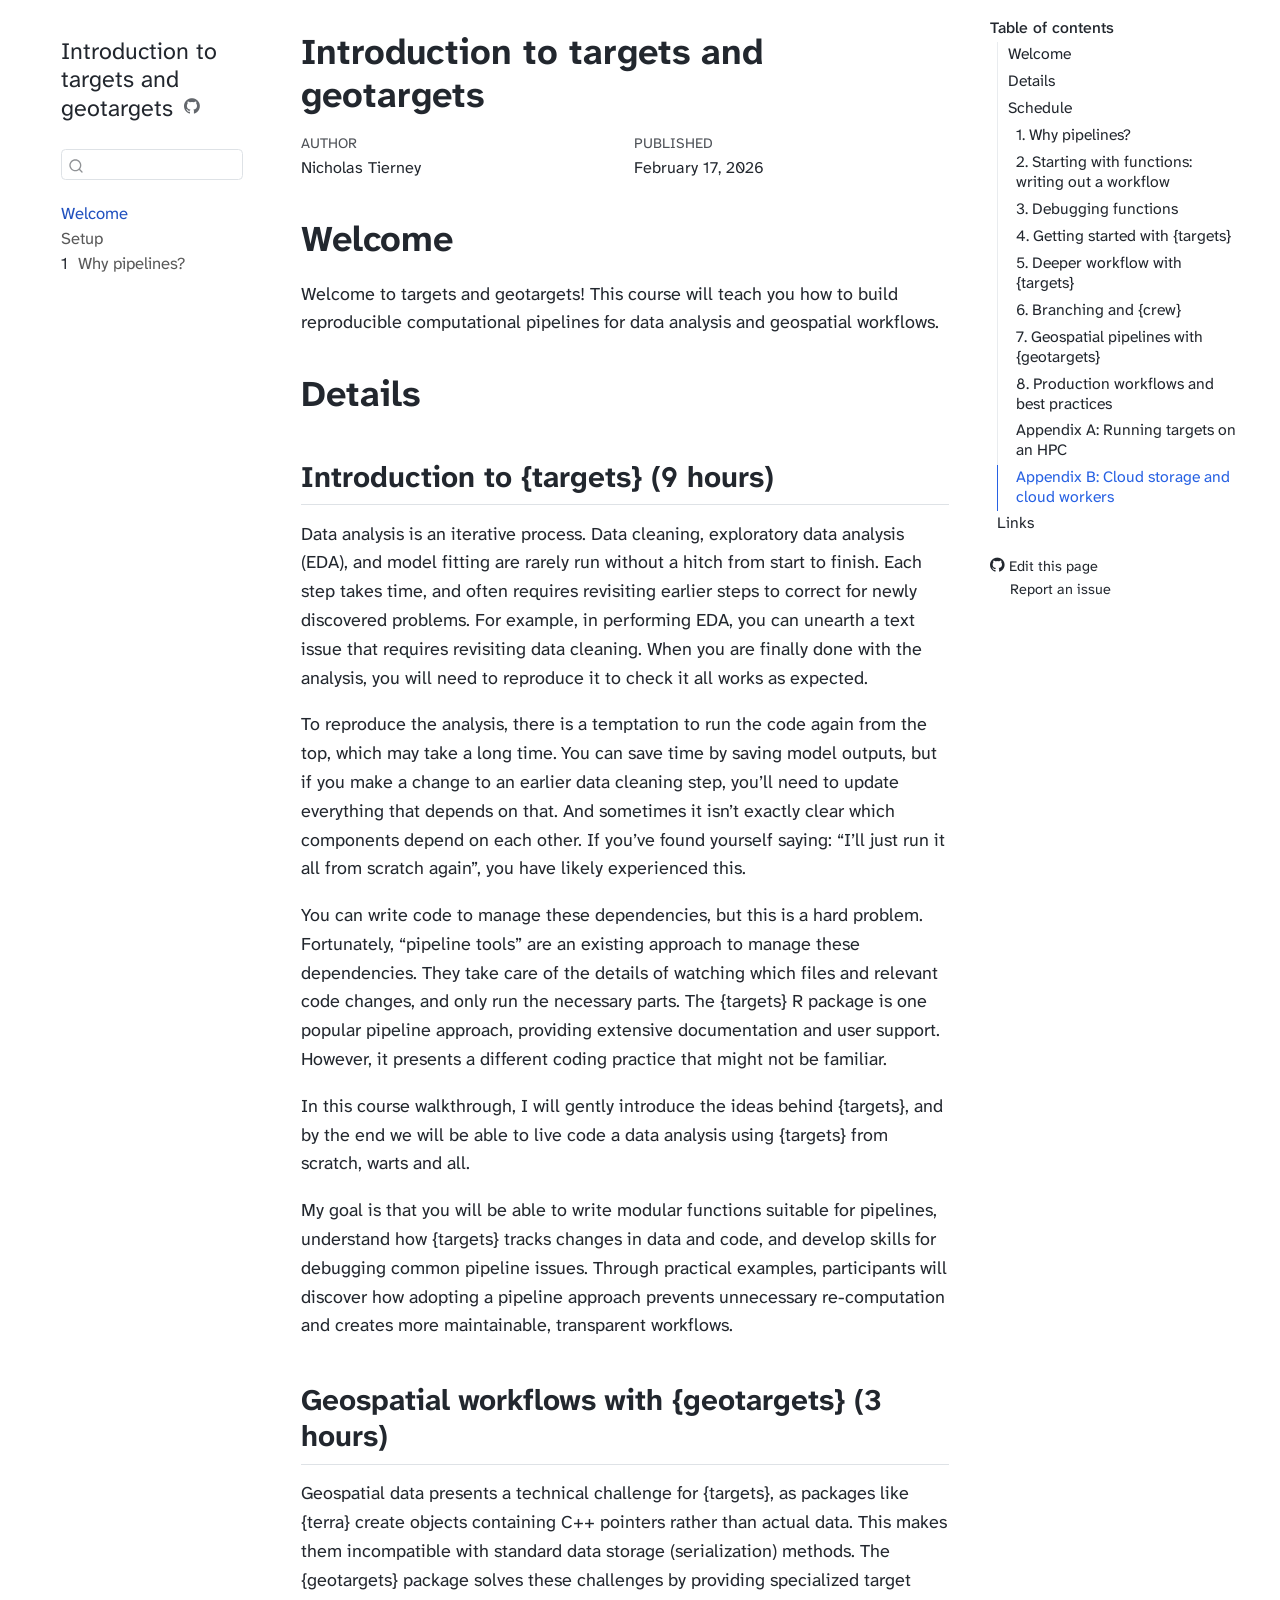
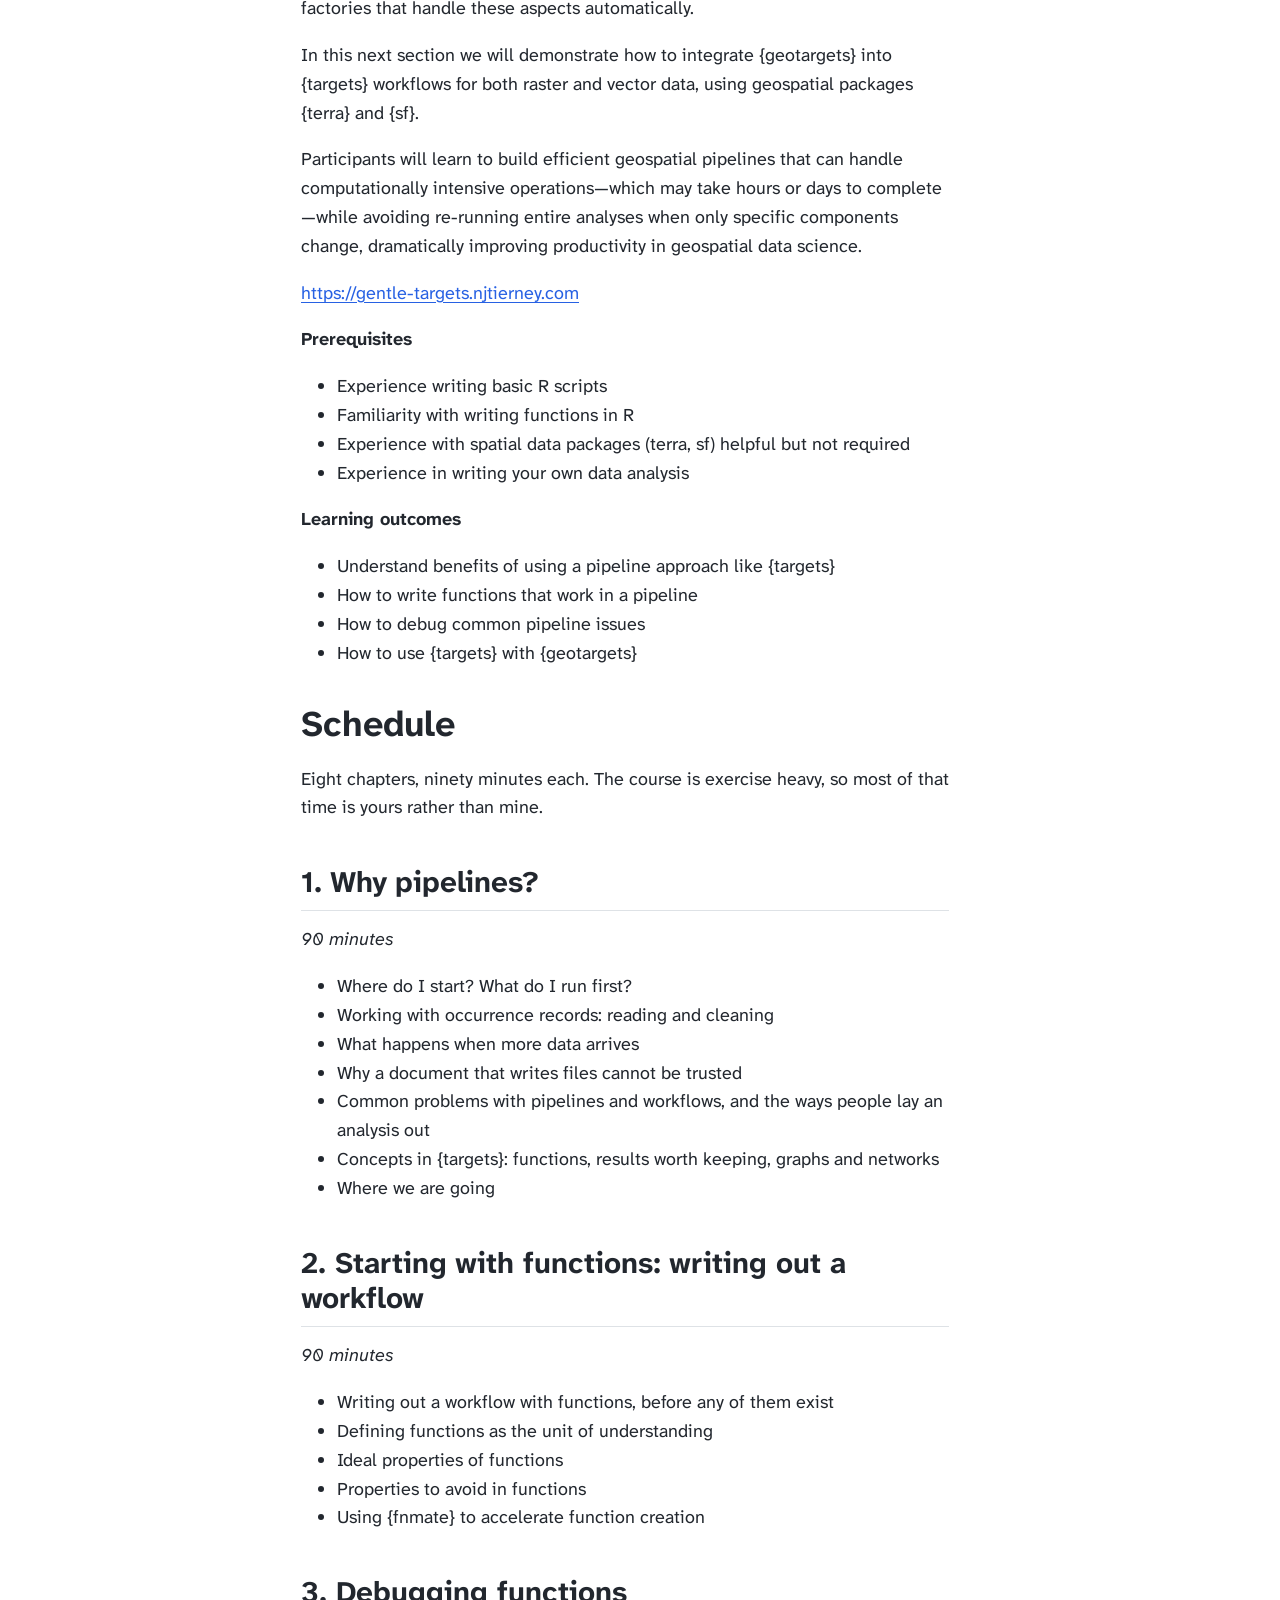
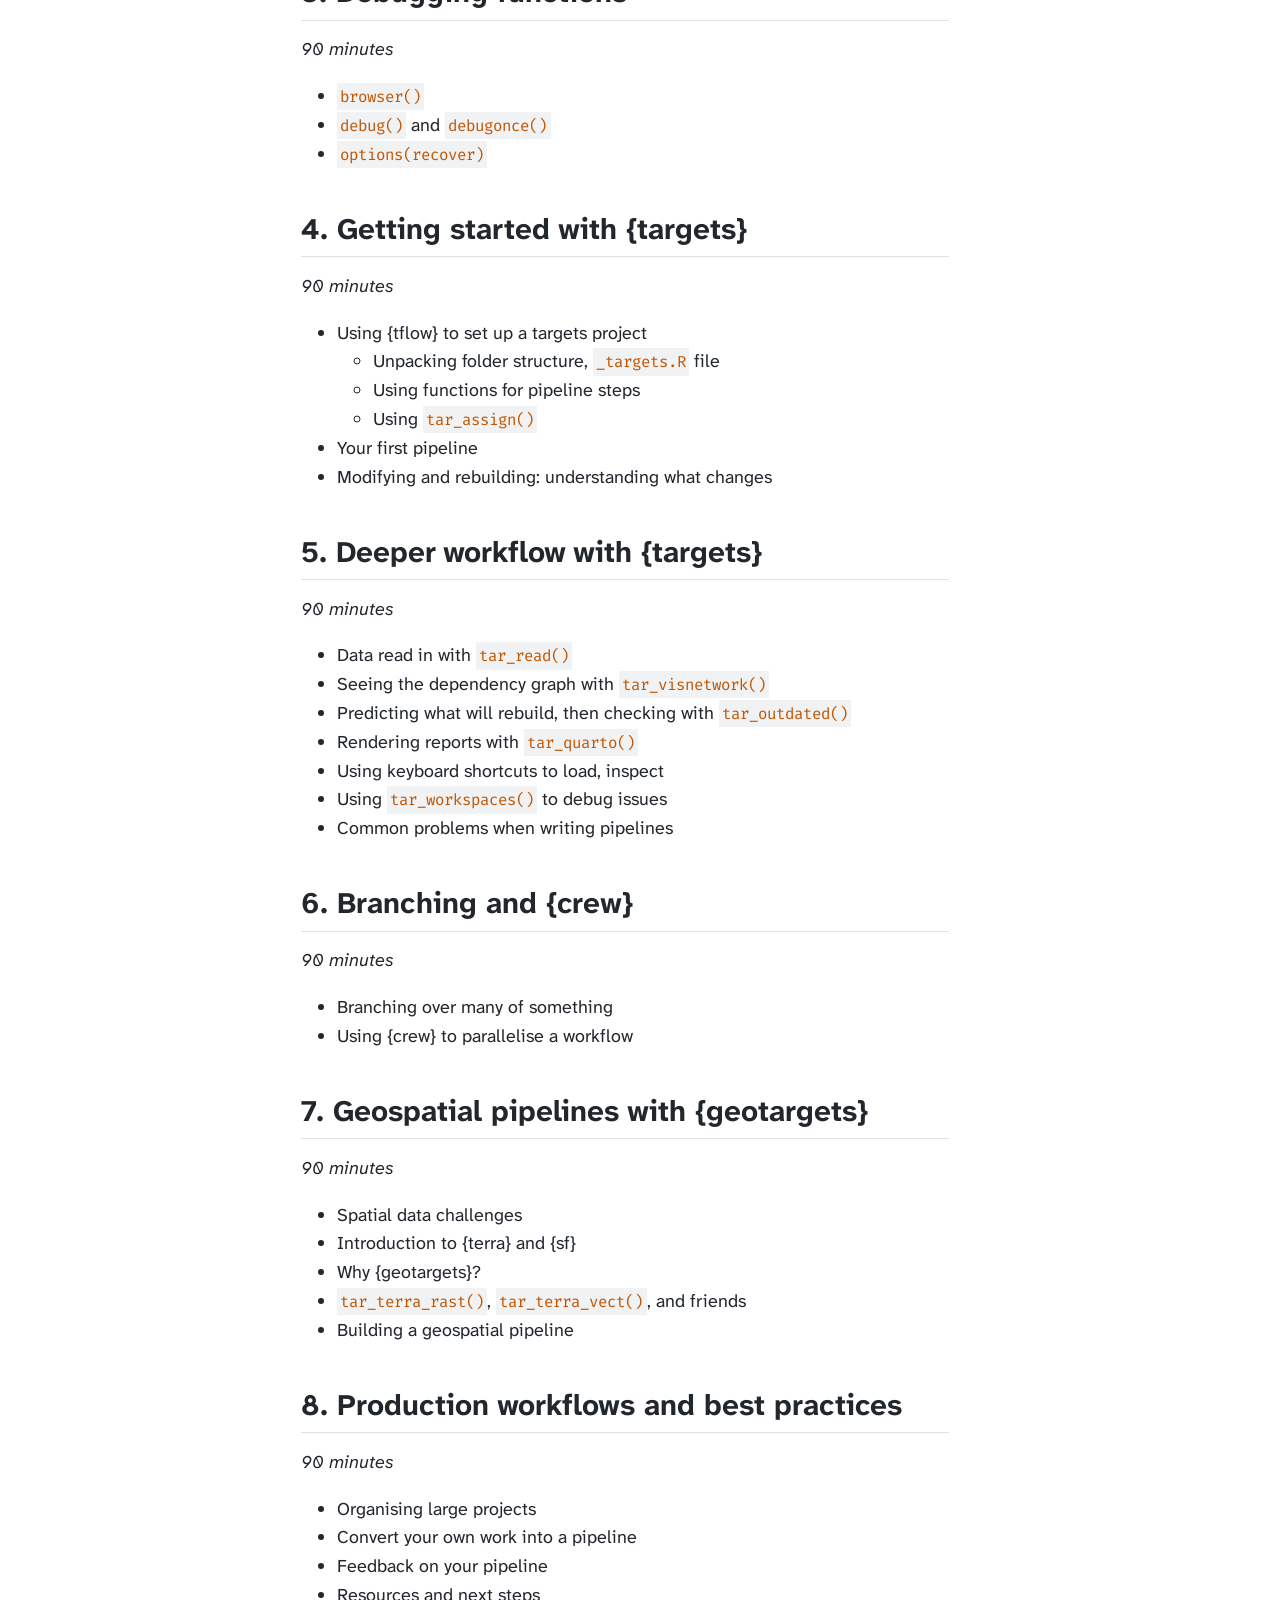
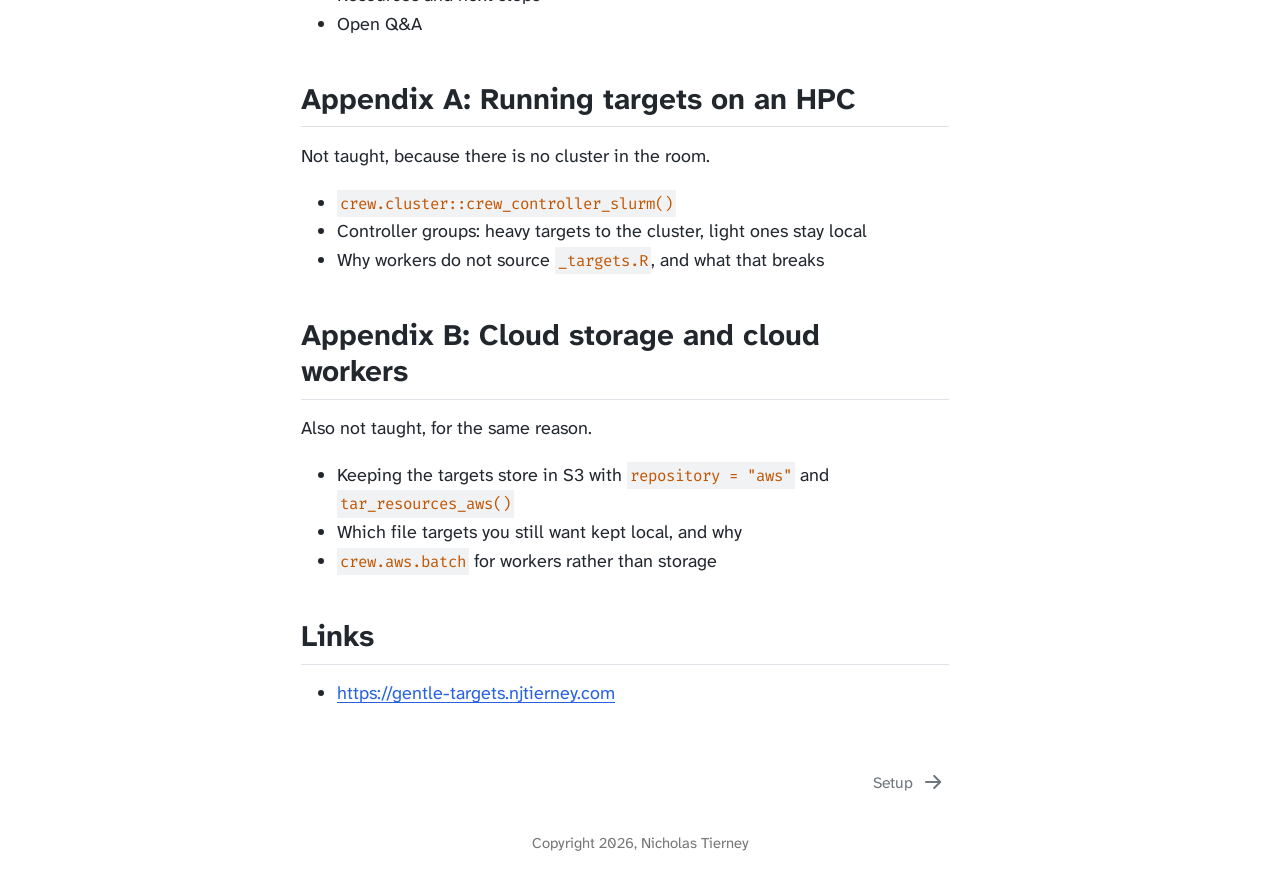
==== commit 405c98b5: "Built site for gh-pages" ====
--- a/index.html
+++ b/index.html
@@ -89,7 +89,7 @@
       <button type="button" class="quarto-btn-toggle btn" data-bs-toggle="collapse" role="button" data-bs-target=".quarto-sidebar-collapse-item" aria-controls="quarto-sidebar" aria-expanded="false" aria-label="Toggle sidebar navigation" onclick="if (window.quartoToggleHeadroom) { window.quartoToggleHeadroom(); }">
         <i class="bi bi-layout-text-sidebar-reverse"></i>
       </button>
-        <nav class="quarto-page-breadcrumbs" aria-label="breadcrumb"><ol class="breadcrumb"><li class="breadcrumb-item"><a href="./index.html"><span class="chapter-number">1</span>&nbsp; <span class="chapter-title">Introduction to targets and geotargets</span></a></li></ol></nav>
+        <nav class="quarto-page-breadcrumbs" aria-label="breadcrumb"><ol class="breadcrumb"><li class="breadcrumb-item"><a href="./index.html">Welcome</a></li></ol></nav>
         <a class="flex-grow-1" role="navigation" data-bs-toggle="collapse" data-bs-target=".quarto-sidebar-collapse-item" aria-controls="quarto-sidebar" aria-expanded="false" aria-label="Toggle sidebar navigation" onclick="if (window.quartoToggleHeadroom) { window.quartoToggleHeadroom(); }">      
         </a>
       <button type="button" class="btn quarto-search-button" aria-label="Search" onclick="window.quartoOpenSearch();">
@@ -120,7 +120,7 @@
         <li class="sidebar-item">
   <div class="sidebar-item-container"> 
   <a href="./index.html" class="sidebar-item-text sidebar-link active">
- <span class="menu-text"><span class="chapter-number">1</span>&nbsp; <span class="chapter-title">Introduction to targets and geotargets</span></span></a>
+ <span class="menu-text">Welcome</span></a>
   </div>
 </li>
         <li class="sidebar-item">
@@ -132,7 +132,7 @@
         <li class="sidebar-item">
   <div class="sidebar-item-container"> 
   <a href="./why-pipelines.html" class="sidebar-item-text sidebar-link">
- <span class="menu-text"><span class="chapter-number">2</span>&nbsp; <span class="chapter-title">Why pipelines?</span></span></a>
+ <span class="menu-text"><span class="chapter-number">1</span>&nbsp; <span class="chapter-title">Why pipelines?</span></span></a>
   </div>
 </li>
     </ul>
@@ -146,24 +146,23 @@
    
   <ul>
   <li><a href="#welcome" id="toc-welcome" class="nav-link active" data-scroll-target="#welcome">Welcome</a></li>
-  <li><a href="#course-materials" id="toc-course-materials" class="nav-link" data-scroll-target="#course-materials"><span class="header-section-number">1</span> Course Materials</a></li>
-  <li><a href="#details" id="toc-details" class="nav-link" data-scroll-target="#details"><span class="header-section-number">2</span> Details</a>
+  <li><a href="#details" id="toc-details" class="nav-link" data-scroll-target="#details">Details</a>
   <ul class="collapse">
-  <li><a href="#introduction-to-targets-9-hours" id="toc-introduction-to-targets-9-hours" class="nav-link" data-scroll-target="#introduction-to-targets-9-hours"><span class="header-section-number">2.1</span> Introduction to {targets} (9 hours)</a></li>
-  <li><a href="#geospatial-workflows-with-geotargets-3-hours" id="toc-geospatial-workflows-with-geotargets-3-hours" class="nav-link" data-scroll-target="#geospatial-workflows-with-geotargets-3-hours"><span class="header-section-number">2.2</span> Geospatial workflows with {geotargets} (3 hours)</a></li>
+  <li><a href="#introduction-to-targets-9-hours" id="toc-introduction-to-targets-9-hours" class="nav-link" data-scroll-target="#introduction-to-targets-9-hours">Introduction to {targets} (9 hours)</a></li>
+  <li><a href="#geospatial-workflows-with-geotargets-3-hours" id="toc-geospatial-workflows-with-geotargets-3-hours" class="nav-link" data-scroll-target="#geospatial-workflows-with-geotargets-3-hours">Geospatial workflows with {geotargets} (3 hours)</a></li>
   </ul></li>
-  <li><a href="#schedule" id="toc-schedule" class="nav-link" data-scroll-target="#schedule"><span class="header-section-number">3</span> Schedule</a>
+  <li><a href="#schedule" id="toc-schedule" class="nav-link" data-scroll-target="#schedule">Schedule</a>
   <ul class="collapse">
-  <li><a href="#why-pipelines" id="toc-why-pipelines" class="nav-link" data-scroll-target="#why-pipelines"><span class="header-section-number">3.1</span> 1. Why pipelines?</a></li>
-  <li><a href="#starting-with-functions-writing-out-a-workflow" id="toc-starting-with-functions-writing-out-a-workflow" class="nav-link" data-scroll-target="#starting-with-functions-writing-out-a-workflow"><span class="header-section-number">3.2</span> 2. Starting with functions: writing out a workflow</a></li>
-  <li><a href="#debugging-functions" id="toc-debugging-functions" class="nav-link" data-scroll-target="#debugging-functions"><span class="header-section-number">3.3</span> 3. Debugging functions</a></li>
-  <li><a href="#getting-started-with-targets" id="toc-getting-started-with-targets" class="nav-link" data-scroll-target="#getting-started-with-targets"><span class="header-section-number">3.4</span> 4. Getting started with {targets}</a></li>
-  <li><a href="#deeper-workflow-with-targets" id="toc-deeper-workflow-with-targets" class="nav-link" data-scroll-target="#deeper-workflow-with-targets"><span class="header-section-number">3.5</span> 5. Deeper workflow with {targets}</a></li>
-  <li><a href="#branching-and-crew" id="toc-branching-and-crew" class="nav-link" data-scroll-target="#branching-and-crew"><span class="header-section-number">3.6</span> 6. Branching and {crew}</a></li>
-  <li><a href="#geospatial-pipelines-with-geotargets" id="toc-geospatial-pipelines-with-geotargets" class="nav-link" data-scroll-target="#geospatial-pipelines-with-geotargets"><span class="header-section-number">3.7</span> 7. Geospatial pipelines with {geotargets}</a></li>
-  <li><a href="#production-workflows-and-best-practices" id="toc-production-workflows-and-best-practices" class="nav-link" data-scroll-target="#production-workflows-and-best-practices"><span class="header-section-number">3.8</span> 8. Production workflows and best practices</a></li>
-  <li><a href="#appendix-a-running-targets-on-an-hpc" id="toc-appendix-a-running-targets-on-an-hpc" class="nav-link" data-scroll-target="#appendix-a-running-targets-on-an-hpc"><span class="header-section-number">3.9</span> Appendix A: Running targets on an HPC</a></li>
-  <li><a href="#appendix-b-cloud-storage-and-cloud-workers" id="toc-appendix-b-cloud-storage-and-cloud-workers" class="nav-link" data-scroll-target="#appendix-b-cloud-storage-and-cloud-workers"><span class="header-section-number">3.10</span> Appendix B: Cloud storage and cloud workers</a></li>
+  <li><a href="#why-pipelines" id="toc-why-pipelines" class="nav-link" data-scroll-target="#why-pipelines">1. Why pipelines?</a></li>
+  <li><a href="#starting-with-functions-writing-out-a-workflow" id="toc-starting-with-functions-writing-out-a-workflow" class="nav-link" data-scroll-target="#starting-with-functions-writing-out-a-workflow">2. Starting with functions: writing out a workflow</a></li>
+  <li><a href="#debugging-functions" id="toc-debugging-functions" class="nav-link" data-scroll-target="#debugging-functions">3. Debugging functions</a></li>
+  <li><a href="#getting-started-with-targets" id="toc-getting-started-with-targets" class="nav-link" data-scroll-target="#getting-started-with-targets">4. Getting started with {targets}</a></li>
+  <li><a href="#deeper-workflow-with-targets" id="toc-deeper-workflow-with-targets" class="nav-link" data-scroll-target="#deeper-workflow-with-targets">5. Deeper workflow with {targets}</a></li>
+  <li><a href="#branching-and-crew" id="toc-branching-and-crew" class="nav-link" data-scroll-target="#branching-and-crew">6. Branching and {crew}</a></li>
+  <li><a href="#geospatial-pipelines-with-geotargets" id="toc-geospatial-pipelines-with-geotargets" class="nav-link" data-scroll-target="#geospatial-pipelines-with-geotargets">7. Geospatial pipelines with {geotargets}</a></li>
+  <li><a href="#production-workflows-and-best-practices" id="toc-production-workflows-and-best-practices" class="nav-link" data-scroll-target="#production-workflows-and-best-practices">8. Production workflows and best practices</a></li>
+  <li><a href="#appendix-a-running-targets-on-an-hpc" id="toc-appendix-a-running-targets-on-an-hpc" class="nav-link" data-scroll-target="#appendix-a-running-targets-on-an-hpc">Appendix A: Running targets on an HPC</a></li>
+  <li><a href="#appendix-b-cloud-storage-and-cloud-workers" id="toc-appendix-b-cloud-storage-and-cloud-workers" class="nav-link" data-scroll-target="#appendix-b-cloud-storage-and-cloud-workers">Appendix B: Cloud storage and cloud workers</a></li>
   <li>Links</li>
   </ul></li>
   </ul>
@@ -207,22 +206,18 @@
 <h1 class="unnumbered">Welcome</h1>
 <p>Welcome to targets and geotargets! This course will teach you how to build reproducible computational pipelines for data analysis and geospatial workflows.</p>
 </section>
-<section id="course-materials" class="level1" data-number="1">
-<h1 data-number="1"><span class="header-section-number">1</span> Course Materials</h1>
-<p>Materials will be added here as we progress through the course.</p>
-</section>
-<section id="details" class="level1" data-number="2">
-<h1 data-number="2"><span class="header-section-number">2</span> Details</h1>
-<section id="introduction-to-targets-9-hours" class="level2" data-number="2.1">
-<h2 data-number="2.1" class="anchored" data-anchor-id="introduction-to-targets-9-hours"><span class="header-section-number">2.1</span> Introduction to {targets} (9 hours)</h2>
+<section id="details" class="level1">
+<h1>Details</h1>
+<section id="introduction-to-targets-9-hours" class="level2">
+<h2 class="anchored" data-anchor-id="introduction-to-targets-9-hours">Introduction to {targets} (9 hours)</h2>
 <p>Data analysis is an iterative process. Data cleaning, exploratory data analysis (EDA), and model fitting are rarely run without a hitch from start to finish. Each step takes time, and often requires revisiting earlier steps to correct for newly discovered problems. For example, in performing EDA, you can unearth a text issue that requires revisiting data cleaning. When you are finally done with the analysis, you will need to reproduce it to check it all works as expected.</p>
 <p>To reproduce the analysis, there is a temptation to run the code again from the top, which may take a long time. You can save time by saving model outputs, but if you make a change to an earlier data cleaning step, you’ll need to update everything that depends on that. And sometimes it isn’t exactly clear which components depend on each other. If you’ve found yourself saying: “I’ll just run it all from scratch again”, you have likely experienced this.</p>
 <p>You can write code to manage these dependencies, but this is a hard problem. Fortunately, “pipeline tools” are an existing approach to manage these dependencies. They take care of the details of watching which files and relevant code changes, and only run the necessary parts. The {targets} R package is one popular pipeline approach, providing extensive documentation and user support. However, it presents a different coding practice that might not be familiar.</p>
 <p>In this course walkthrough, I will gently introduce the ideas behind {targets}, and by the end we will be able to live code a data analysis using {targets} from scratch, warts and all.</p>
 <p>My goal is that you will be able to write modular functions suitable for pipelines, understand how {targets} tracks changes in data and code, and develop skills for debugging common pipeline issues. Through practical examples, participants will discover how adopting a pipeline approach prevents unnecessary re-computation and creates more maintainable, transparent workflows.</p>
 </section>
-<section id="geospatial-workflows-with-geotargets-3-hours" class="level2" data-number="2.2">
-<h2 data-number="2.2" class="anchored" data-anchor-id="geospatial-workflows-with-geotargets-3-hours"><span class="header-section-number">2.2</span> Geospatial workflows with {geotargets} (3 hours)</h2>
+<section id="geospatial-workflows-with-geotargets-3-hours" class="level2">
+<h2 class="anchored" data-anchor-id="geospatial-workflows-with-geotargets-3-hours">Geospatial workflows with {geotargets} (3 hours)</h2>
 <p>Geospatial data presents a technical challenge for {targets}, as packages like {terra} create objects containing C++ pointers rather than actual data. This makes them incompatible with standard data storage (serialization) methods. The {geotargets} package solves these challenges by providing specialized target factories that handle these aspects automatically.</p>
 <p>In this next section we will demonstrate how to integrate {geotargets} into {targets} workflows for both raster and vector data, using geospatial packages {terra} and {sf}.</p>
 <p>Participants will learn to build efficient geospatial pipelines that can handle computationally intensive operations—which may take hours or days to complete—while avoiding re-running entire analyses when only specific components change, dramatically improving productivity in geospatial data science.</p>
@@ -243,11 +238,11 @@
 </ul>
 </section>
 </section>
-<section id="schedule" class="level1" data-number="3">
-<h1 data-number="3"><span class="header-section-number">3</span> Schedule</h1>
+<section id="schedule" class="level1">
+<h1>Schedule</h1>
 <p>Eight chapters, ninety minutes each. The course is exercise heavy, so most of that time is yours rather than mine.</p>
-<section id="why-pipelines" class="level2" data-number="3.1">
-<h2 data-number="3.1" class="anchored" data-anchor-id="why-pipelines"><span class="header-section-number">3.1</span> 1. Why pipelines?</h2>
+<section id="why-pipelines" class="level2">
+<h2 class="anchored" data-anchor-id="why-pipelines">1. Why pipelines?</h2>
 <p><em>90 minutes</em></p>
 <ul>
 <li>Where do I start? What do I run first?</li>
@@ -259,8 +254,8 @@
 <li>Where we are going</li>
 </ul>
 </section>
-<section id="starting-with-functions-writing-out-a-workflow" class="level2" data-number="3.2">
-<h2 data-number="3.2" class="anchored" data-anchor-id="starting-with-functions-writing-out-a-workflow"><span class="header-section-number">3.2</span> 2. Starting with functions: writing out a workflow</h2>
+<section id="starting-with-functions-writing-out-a-workflow" class="level2">
+<h2 class="anchored" data-anchor-id="starting-with-functions-writing-out-a-workflow">2. Starting with functions: writing out a workflow</h2>
 <p><em>90 minutes</em></p>
 <ul>
 <li>Writing out a workflow with functions, before any of them exist</li>
@@ -270,8 +265,8 @@
 <li>Using {fnmate} to accelerate function creation</li>
 </ul>
 </section>
-<section id="debugging-functions" class="level2" data-number="3.3">
-<h2 data-number="3.3" class="anchored" data-anchor-id="debugging-functions"><span class="header-section-number">3.3</span> 3. Debugging functions</h2>
+<section id="debugging-functions" class="level2">
+<h2 class="anchored" data-anchor-id="debugging-functions">3. Debugging functions</h2>
 <p><em>90 minutes</em></p>
 <ul>
 <li><code>browser()</code></li>
@@ -279,8 +274,8 @@
 <li><code>options(recover)</code></li>
 </ul>
 </section>
-<section id="getting-started-with-targets" class="level2" data-number="3.4">
-<h2 data-number="3.4" class="anchored" data-anchor-id="getting-started-with-targets"><span class="header-section-number">3.4</span> 4. Getting started with {targets}</h2>
+<section id="getting-started-with-targets" class="level2">
+<h2 class="anchored" data-anchor-id="getting-started-with-targets">4. Getting started with {targets}</h2>
 <p><em>90 minutes</em></p>
 <ul>
 <li>Using {tflow} to set up a targets project
@@ -293,8 +288,8 @@
 <li>Modifying and rebuilding: understanding what changes</li>
 </ul>
 </section>
-<section id="deeper-workflow-with-targets" class="level2" data-number="3.5">
-<h2 data-number="3.5" class="anchored" data-anchor-id="deeper-workflow-with-targets"><span class="header-section-number">3.5</span> 5. Deeper workflow with {targets}</h2>
+<section id="deeper-workflow-with-targets" class="level2">
+<h2 class="anchored" data-anchor-id="deeper-workflow-with-targets">5. Deeper workflow with {targets}</h2>
 <p><em>90 minutes</em></p>
 <ul>
 <li>Data read in with <code>tar_read()</code></li>
@@ -306,16 +301,16 @@
 <li>Common problems when writing pipelines</li>
 </ul>
 </section>
-<section id="branching-and-crew" class="level2" data-number="3.6">
-<h2 data-number="3.6" class="anchored" data-anchor-id="branching-and-crew"><span class="header-section-number">3.6</span> 6. Branching and {crew}</h2>
+<section id="branching-and-crew" class="level2">
+<h2 class="anchored" data-anchor-id="branching-and-crew">6. Branching and {crew}</h2>
 <p><em>90 minutes</em></p>
 <ul>
 <li>Branching over many of something</li>
 <li>Using {crew} to parallelise a workflow</li>
 </ul>
 </section>
-<section id="geospatial-pipelines-with-geotargets" class="level2" data-number="3.7">
-<h2 data-number="3.7" class="anchored" data-anchor-id="geospatial-pipelines-with-geotargets"><span class="header-section-number">3.7</span> 7. Geospatial pipelines with {geotargets}</h2>
+<section id="geospatial-pipelines-with-geotargets" class="level2">
+<h2 class="anchored" data-anchor-id="geospatial-pipelines-with-geotargets">7. Geospatial pipelines with {geotargets}</h2>
 <p><em>90 minutes</em></p>
 <ul>
 <li>Spatial data challenges</li>
@@ -325,8 +320,8 @@
 <li>Building a geospatial pipeline</li>
 </ul>
 </section>
-<section id="production-workflows-and-best-practices" class="level2" data-number="3.8">
-<h2 data-number="3.8" class="anchored" data-anchor-id="production-workflows-and-best-practices"><span class="header-section-number">3.8</span> 8. Production workflows and best practices</h2>
+<section id="production-workflows-and-best-practices" class="level2">
+<h2 class="anchored" data-anchor-id="production-workflows-and-best-practices">8. Production workflows and best practices</h2>
 <p><em>90 minutes</em></p>
 <ul>
 <li>Organising large projects</li>
@@ -336,8 +331,8 @@
 <li>Open Q&amp;A</li>
 </ul>
 </section>
-<section id="appendix-a-running-targets-on-an-hpc" class="level2" data-number="3.9">
-<h2 data-number="3.9" class="anchored" data-anchor-id="appendix-a-running-targets-on-an-hpc"><span class="header-section-number">3.9</span> Appendix A: Running targets on an HPC</h2>
+<section id="appendix-a-running-targets-on-an-hpc" class="level2">
+<h2 class="anchored" data-anchor-id="appendix-a-running-targets-on-an-hpc">Appendix A: Running targets on an HPC</h2>
 <p>Not taught, because there is no cluster in the room.</p>
 <ul>
 <li><code>crew.cluster::crew_controller_slurm()</code></li>
@@ -345,8 +340,8 @@
 <li>Why workers do not source <code>_targets.R</code>, and what that breaks</li>
 </ul>
 </section>
-<section id="appendix-b-cloud-storage-and-cloud-workers" class="level2" data-number="3.10">
-<h2 data-number="3.10" class="anchored" data-anchor-id="appendix-b-cloud-storage-and-cloud-workers"><span class="header-section-number">3.10</span> Appendix B: Cloud storage and cloud workers</h2>
+<section id="appendix-b-cloud-storage-and-cloud-workers" class="level2">
+<h2 class="anchored" data-anchor-id="appendix-b-cloud-storage-and-cloud-workers">Appendix B: Cloud storage and cloud workers</h2>
 <p>Also not taught, for the same reason.</p>
 <ul>
 <li>Keeping the targets store in S3 with <code>repository = "aws"</code> and <code>tar_resources_aws()</code></li>
